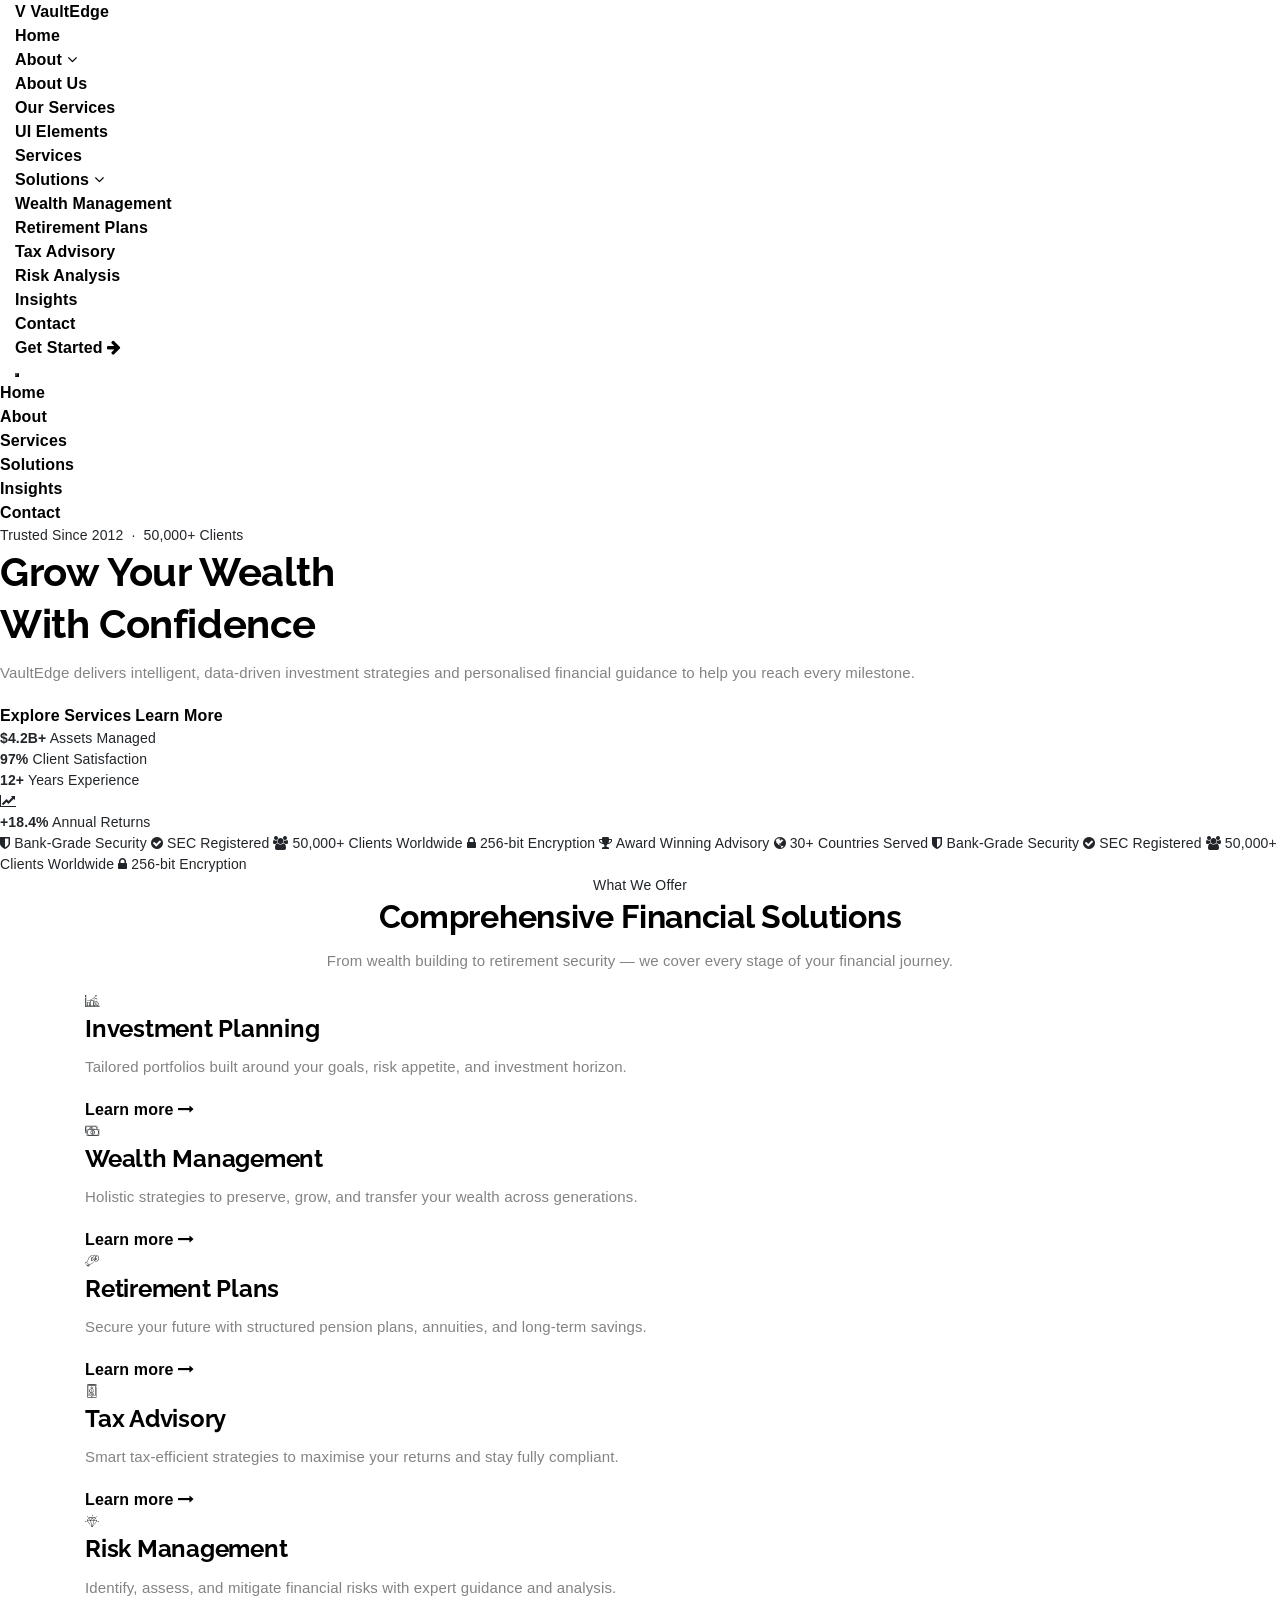
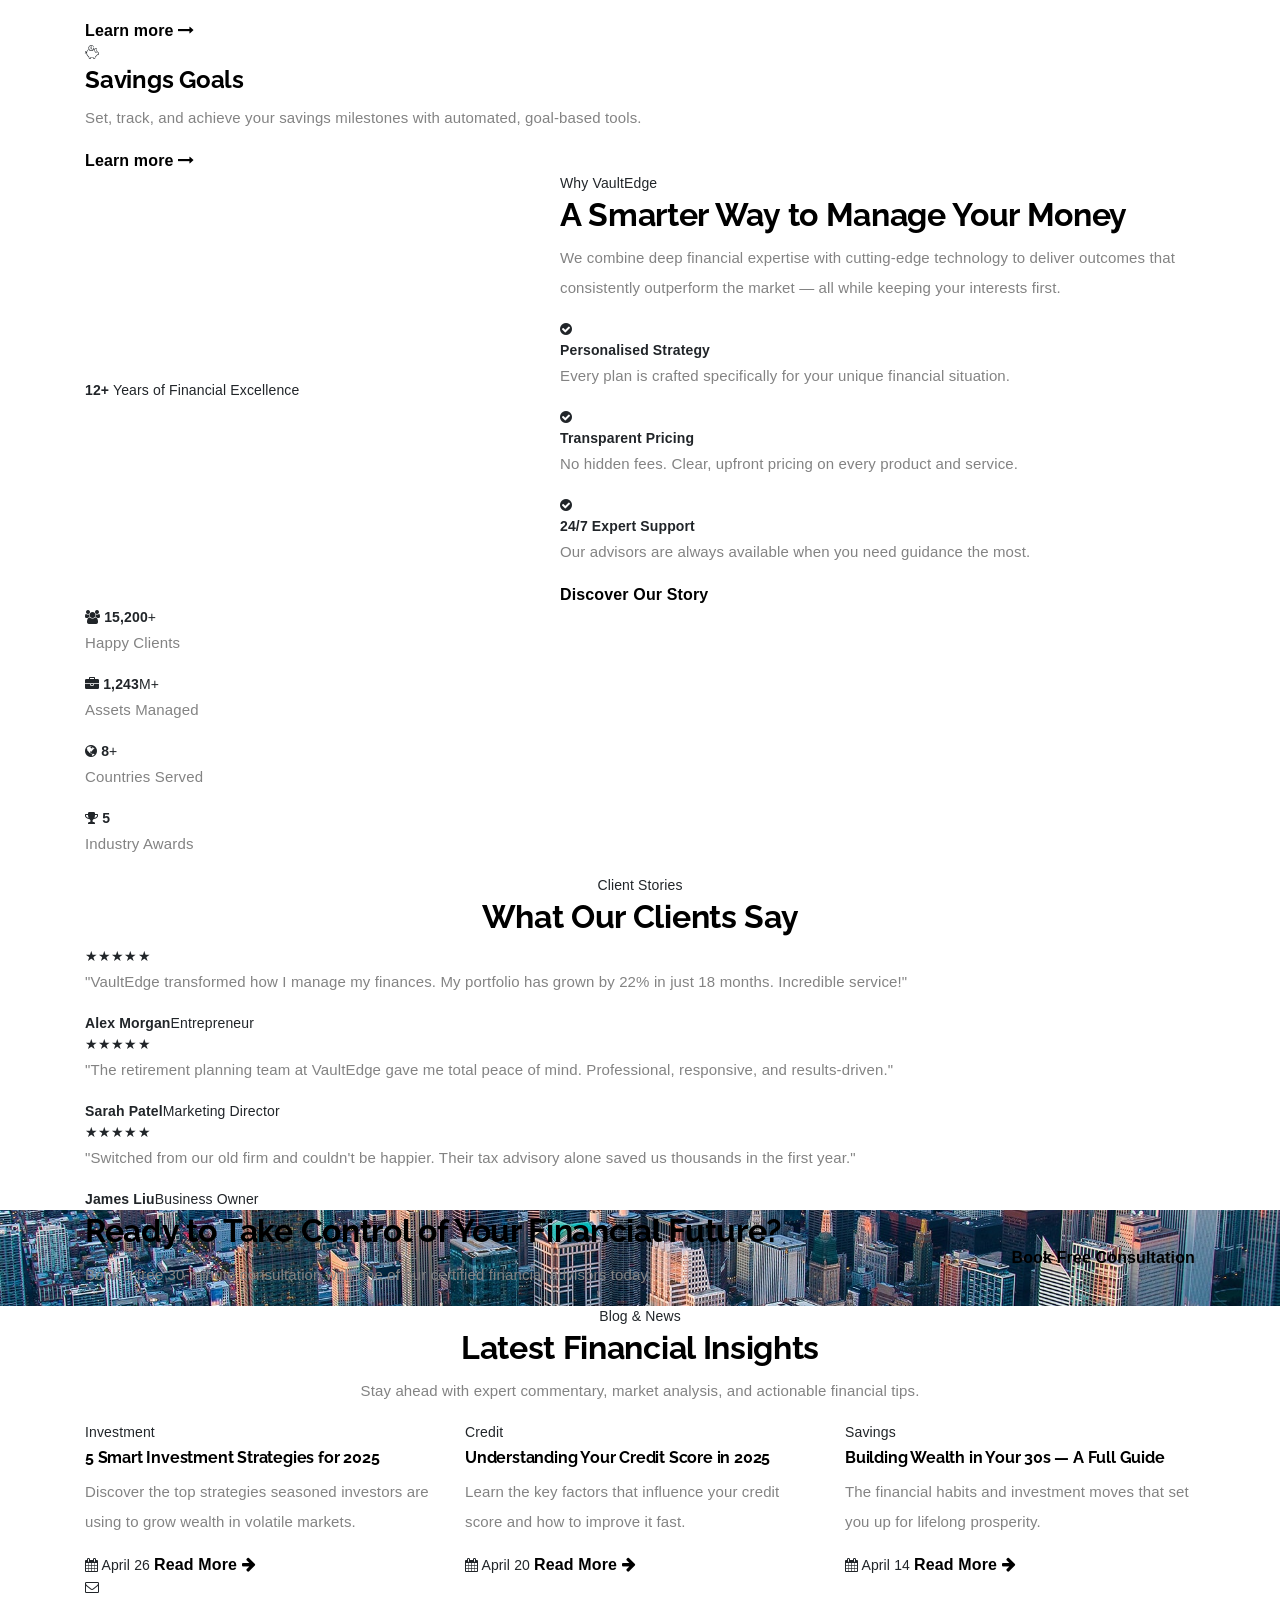
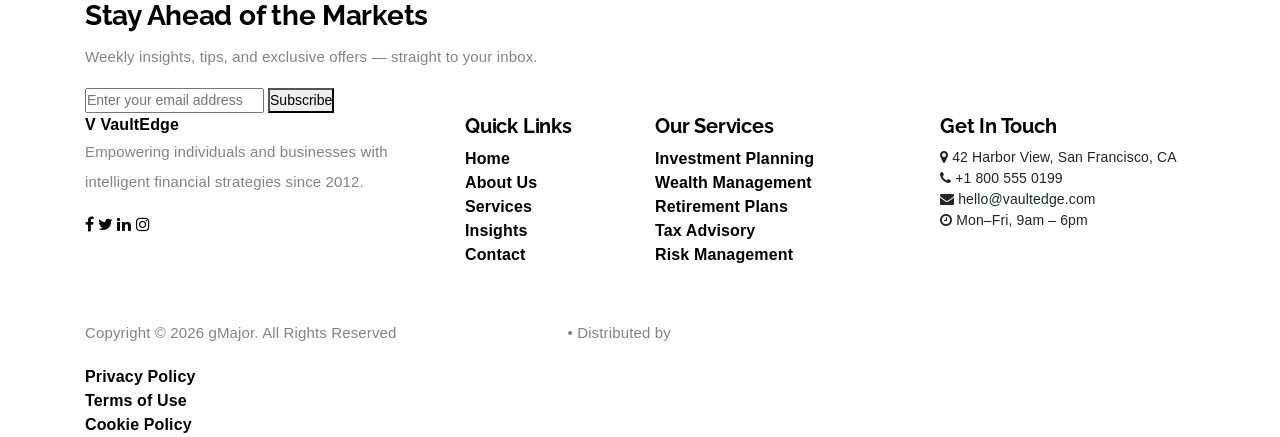
==== index.html @ 37fb8986 "initial release" ====
<!DOCTYPE html>
<html lang="en">

<head>
    <meta charset="UTF-8">
    <meta name="description" content="VaultEdge - Premium financial planning and investment management HTML template">
    <meta http-equiv="X-UA-Compatible" content="IE=edge">
    <meta name="viewport" content="width=device-width, initial-scale=1, shrink-to-fit=no">

    <title>VaultEdge - Financial Planning &amp; Investment HTML Template</title>

    <link rel="icon" href="img/core-img/favicon.ico">
    <link rel="stylesheet" href="style.css">
    <link rel="stylesheet" href="css/custom-override.css">
</head>

<body>
    <!-- Preloader -->
    <div class="preloader d-flex align-items-center justify-content-center">
        <div class="lds-ellipsis"><div></div><div></div><div></div><div></div></div>
    </div>

    <!-- ===== NAVBAR (single dark bar, logo left, nav center, CTA right) ===== -->
    <header class="ve-header" id="ve-sticky">
        <div class="container-fluid ve-nav-wrap">
            <!-- Logo -->
            <div class="ve-logo">
                <a href="index.html">
                    <span class="ve-logo-icon">V</span>
                    <span class="ve-logo-text">Vault<strong>Edge</strong></span>
                </a>
            </div>

            <!-- Nav Links -->
            <nav class="ve-nav">
                <ul>
                    <li><a href="index.html" class="active">Home</a></li>
                    <li class="has-drop">
                        <a href="about.html">About <i class="fa fa-angle-down"></i></a>
                        <ul class="ve-dropdown">
                            <li><a href="about.html">About Us</a></li>
                            <li><a href="services.html">Our Services</a></li>
                            <li><a href="elements.html">UI Elements</a></li>
                        </ul>
                    </li>
                    <li><a href="services.html">Services</a></li>
                    <li class="has-drop">
                        <a href="#">Solutions <i class="fa fa-angle-down"></i></a>
                        <ul class="ve-dropdown">
                            <li><a href="#">Wealth Management</a></li>
                            <li><a href="#">Retirement Plans</a></li>
                            <li><a href="#">Tax Advisory</a></li>
                            <li><a href="#">Risk Analysis</a></li>
                        </ul>
                    </li>
                    <li><a href="post.html">Insights</a></li>
                    <li><a href="contact.html">Contact</a></li>
                </ul>
            </nav>

            <!-- CTA -->
            <div class="ve-nav-cta">
                <a href="contact.html" class="ve-cta-btn">Get Started <i class="fa fa-arrow-right"></i></a>
            </div>

            <!-- Mobile Toggle -->
            <button class="ve-toggler" id="ve-toggle">
                <span></span><span></span><span></span>
            </button>
        </div>

        <!-- Mobile Menu -->
        <div class="ve-mobile-menu" id="ve-mobile-menu">
            <ul>
                <li><a href="index.html">Home</a></li>
                <li><a href="about.html">About</a></li>
                <li><a href="services.html">Services</a></li>
                <li><a href="#">Solutions</a></li>
                <li><a href="post.html">Insights</a></li>
                <li><a href="contact.html">Contact</a></li>
            </ul>
        </div>
    </header>

    <!-- ===== HERO: Split layout — left text, right image panel ===== -->
    <section class="ve-hero">
        <!-- Left Panel -->
        <div class="ve-hero-left">
            <span class="ve-hero-badge">Trusted Since 2012 &nbsp;·&nbsp; 50,000+ Clients</span>
            <h1>Grow Your <span class="ve-highlight">Wealth</span><br>With Confidence</h1>
            <p>VaultEdge delivers intelligent, data-driven investment strategies and personalised financial guidance to help you reach every milestone.</p>
            <div class="ve-hero-btns">
                <a href="services.html" class="ve-btn-primary">Explore Services</a>
                <a href="about.html" class="ve-btn-ghost">Learn More</a>
            </div>
            <!-- Quick Stats Row -->
            <div class="ve-hero-stats">
                <div class="ve-stat">
                    <strong>$4.2B+</strong>
                    <span>Assets Managed</span>
                </div>
                <div class="ve-stat-divider"></div>
                <div class="ve-stat">
                    <strong>97%</strong>
                    <span>Client Satisfaction</span>
                </div>
                <div class="ve-stat-divider"></div>
                <div class="ve-stat">
                    <strong>12+</strong>
                    <span>Years Experience</span>
                </div>
            </div>
        </div>
        <!-- Right Panel: overlapping image cards -->
        <div class="ve-hero-right">
            <div class="ve-hero-img-main bg-img" style="background-image:url(img/bg-img/1.jpg);"></div>
            <div class="ve-hero-img-accent bg-img" style="background-image:url(img/bg-img/3.jpg);"></div>
            <!-- Floating card -->
            <div class="ve-float-card">
                <i class="fa fa-line-chart"></i>
                <div>
                    <strong>+18.4%</strong>
                    <span>Annual Returns</span>
                </div>
            </div>
        </div>
    </section>

    <!-- ===== MARQUEE TRUST BAR ===== -->
    <div class="ve-trust-bar">
        <div class="ve-trust-inner">
            <span><i class="fa fa-shield"></i> Bank-Grade Security</span>
            <span><i class="fa fa-check-circle"></i> SEC Registered</span>
            <span><i class="fa fa-users"></i> 50,000+ Clients Worldwide</span>
            <span><i class="fa fa-lock"></i> 256-bit Encryption</span>
            <span><i class="fa fa-trophy"></i> Award Winning Advisory</span>
            <span><i class="fa fa-globe"></i> 30+ Countries Served</span>
            <span><i class="fa fa-shield"></i> Bank-Grade Security</span>
            <span><i class="fa fa-check-circle"></i> SEC Registered</span>
            <span><i class="fa fa-users"></i> 50,000+ Clients Worldwide</span>
            <span><i class="fa fa-lock"></i> 256-bit Encryption</span>
        </div>
    </div>

    <!-- ===== SERVICES GRID (new card layout) ===== -->
    <section class="ve-section ve-services-section">
        <div class="container">
            <div class="ve-section-header text-center">
                <span class="ve-section-tag">What We Offer</span>
                <h2>Comprehensive Financial <span>Solutions</span></h2>
                <p>From wealth building to retirement security — we cover every stage of your financial journey.</p>
            </div>
            <div class="ve-services-grid">
                <div class="ve-service-card wow fadeInUp" data-wow-delay="100ms">
                    <div class="ve-service-icon"><i class="icon-profits"></i></div>
                    <h4>Investment Planning</h4>
                    <p>Tailored portfolios built around your goals, risk appetite, and investment horizon.</p>
                    <a href="services.html" class="ve-card-link">Learn more <i class="fa fa-long-arrow-right"></i></a>
                </div>
                <div class="ve-service-card wow fadeInUp" data-wow-delay="200ms">
                    <div class="ve-service-icon"><i class="icon-money-1"></i></div>
                    <h4>Wealth Management</h4>
                    <p>Holistic strategies to preserve, grow, and transfer your wealth across generations.</p>
                    <a href="services.html" class="ve-card-link">Learn more <i class="fa fa-long-arrow-right"></i></a>
                </div>
                <div class="ve-service-card wow fadeInUp" data-wow-delay="300ms">
                    <div class="ve-service-icon"><i class="icon-coin"></i></div>
                    <h4>Retirement Plans</h4>
                    <p>Secure your future with structured pension plans, annuities, and long-term savings.</p>
                    <a href="services.html" class="ve-card-link">Learn more <i class="fa fa-long-arrow-right"></i></a>
                </div>
                <div class="ve-service-card wow fadeInUp" data-wow-delay="400ms">
                    <div class="ve-service-icon"><i class="icon-smartphone-1"></i></div>
                    <h4>Tax Advisory</h4>
                    <p>Smart tax-efficient strategies to maximise your returns and stay fully compliant.</p>
                    <a href="services.html" class="ve-card-link">Learn more <i class="fa fa-long-arrow-right"></i></a>
                </div>
                <div class="ve-service-card wow fadeInUp" data-wow-delay="500ms">
                    <div class="ve-service-icon"><i class="icon-diamond"></i></div>
                    <h4>Risk Management</h4>
                    <p>Identify, assess, and mitigate financial risks with expert guidance and analysis.</p>
                    <a href="services.html" class="ve-card-link">Learn more <i class="fa fa-long-arrow-right"></i></a>
                </div>
                <div class="ve-service-card wow fadeInUp" data-wow-delay="600ms">
                    <div class="ve-service-icon"><i class="icon-piggy-bank"></i></div>
                    <h4>Savings Goals</h4>
                    <p>Set, track, and achieve your savings milestones with automated, goal-based tools.</p>
                    <a href="services.html" class="ve-card-link">Learn more <i class="fa fa-long-arrow-right"></i></a>
                </div>
            </div>
        </div>
    </section>

    <!-- ===== WHY US (two-column: image left, content right) ===== -->
    <section class="ve-section ve-whyus-section">
        <div class="container">
            <div class="row align-items-center">
                <!-- Image Side -->
                <div class="col-12 col-lg-5">
                    <div class="ve-whyus-img-wrap wow fadeInLeft" data-wow-delay="100ms">
                        <div class="ve-whyus-img-main bg-img" style="background-image:url(img/bg-img/5.jpg);"></div>
                        <div class="ve-whyus-badge">
                            <strong>12+</strong>
                            <span>Years of Financial Excellence</span>
                        </div>
                    </div>
                </div>
                <!-- Content Side -->
                <div class="col-12 col-lg-7 wow fadeInRight" data-wow-delay="200ms">
                    <div class="ve-whyus-content">
                        <span class="ve-section-tag">Why VaultEdge</span>
                        <h2>A Smarter Way to Manage <span>Your Money</span></h2>
                        <p>We combine deep financial expertise with cutting-edge technology to deliver outcomes that consistently outperform the market — all while keeping your interests first.</p>
                        <div class="ve-checklist">
                            <div class="ve-check-item">
                                <i class="fa fa-check-circle"></i>
                                <div><strong>Personalised Strategy</strong><p>Every plan is crafted specifically for your unique financial situation.</p></div>
                            </div>
                            <div class="ve-check-item">
                                <i class="fa fa-check-circle"></i>
                                <div><strong>Transparent Pricing</strong><p>No hidden fees. Clear, upfront pricing on every product and service.</p></div>
                            </div>
                            <div class="ve-check-item">
                                <i class="fa fa-check-circle"></i>
                                <div><strong>24/7 Expert Support</strong><p>Our advisors are always available when you need guidance the most.</p></div>
                            </div>
                        </div>
                        <a href="about.html" class="ve-btn-primary mt-30">Discover Our Story</a>
                    </div>
                </div>
            </div>
        </div>
    </section>

    <!-- ===== COUNTERS ===== -->
    <section class="ve-counter-section">
        <div class="container">
            <div class="ve-counter-grid">
                <div class="ve-counter-item wow fadeInUp" data-wow-delay="100ms">
                    <i class="fa fa-users"></i>
                    <strong class="counter" data-count="50000">0</strong><span>+</span>
                    <p>Happy Clients</p>
                </div>
                <div class="ve-counter-item wow fadeInUp" data-wow-delay="200ms">
                    <i class="fa fa-briefcase"></i>
                    <strong class="counter" data-count="4200">0</strong><span>M+</span>
                    <p>Assets Managed</p>
                </div>
                <div class="ve-counter-item wow fadeInUp" data-wow-delay="300ms">
                    <i class="fa fa-globe"></i>
                    <strong class="counter" data-count="30">0</strong><span>+</span>
                    <p>Countries Served</p>
                </div>
                <div class="ve-counter-item wow fadeInUp" data-wow-delay="400ms">
                    <i class="fa fa-trophy"></i>
                    <strong class="counter" data-count="18">0</strong><span></span>
                    <p>Industry Awards</p>
                </div>
            </div>
        </div>
    </section>

    <!-- ===== TESTIMONIALS ===== -->
    <section class="ve-section ve-testimonials-section">
        <div class="container">
            <div class="ve-section-header text-center">
                <span class="ve-section-tag">Client Stories</span>
                <h2>What Our Clients <span>Say</span></h2>
            </div>
            <div class="ve-testi-grid">
                <div class="ve-testi-card wow fadeInUp" data-wow-delay="100ms">
                    <div class="ve-testi-stars">&#9733;&#9733;&#9733;&#9733;&#9733;</div>
                    <p>"VaultEdge transformed how I manage my finances. My portfolio has grown by 22% in just 18 months. Incredible service!"</p>
                    <div class="ve-testi-author">
                        <div class="ve-testi-avatar bg-img" style="background-image:url(img/bg-img/32.jpg);"></div>
                        <div><strong>Alex Morgan</strong><span>Entrepreneur</span></div>
                    </div>
                </div>
                <div class="ve-testi-card wow fadeInUp" data-wow-delay="250ms">
                    <div class="ve-testi-stars">&#9733;&#9733;&#9733;&#9733;&#9733;</div>
                    <p>"The retirement planning team at VaultEdge gave me total peace of mind. Professional, responsive, and results-driven."</p>
                    <div class="ve-testi-author">
                        <div class="ve-testi-avatar bg-img" style="background-image:url(img/bg-img/33.jpg);"></div>
                        <div><strong>Sarah Patel</strong><span>Marketing Director</span></div>
                    </div>
                </div>
                <div class="ve-testi-card wow fadeInUp" data-wow-delay="400ms">
                    <div class="ve-testi-stars">&#9733;&#9733;&#9733;&#9733;&#9733;</div>
                    <p>"Switched from our old firm and couldn't be happier. Their tax advisory alone saved us thousands in the first year."</p>
                    <div class="ve-testi-author">
                        <div class="ve-testi-avatar bg-img" style="background-image:url(img/bg-img/14.jpg);"></div>
                        <div><strong>James Liu</strong><span>Business Owner</span></div>
                    </div>
                </div>
            </div>
        </div>
    </section>

    <!-- ===== CTA BANNER ===== -->
    <section class="ve-cta-banner bg-img" style="background-image:url(img/bg-img/6.jpg);">
        <div class="ve-cta-overlay"></div>
        <div class="container ve-cta-content">
            <div class="row align-items-center">
                <div class="col-12 col-lg-8">
                    <h2>Ready to Take Control of Your <span>Financial Future?</span></h2>
                    <p>Book a free 30-minute consultation with one of our certified financial advisors today.</p>
                </div>
                <div class="col-12 col-lg-4 text-lg-right">
                    <a href="contact.html" class="ve-btn-white">Book Free Consultation</a>
                </div>
            </div>
        </div>
    </section>

    <!-- ===== LATEST INSIGHTS ===== -->
    <section class="ve-section ve-insights-section">
        <div class="container">
            <div class="ve-section-header text-center">
                <span class="ve-section-tag">Blog &amp; News</span>
                <h2>Latest Financial <span>Insights</span></h2>
                <p>Stay ahead with expert commentary, market analysis, and actionable financial tips.</p>
            </div>
            <div class="row">
                <div class="col-12 col-md-4 wow fadeInUp" data-wow-delay="100ms">
                    <div class="ve-insight-card">
                        <div class="ve-insight-img bg-img" style="background-image:url(img/bg-img/10.jpg);"></div>
                        <div class="ve-insight-body">
                            <span class="ve-insight-cat">Investment</span>
                            <h5><a href="single-post.html">5 Smart Investment Strategies for 2025</a></h5>
                            <p>Discover the top strategies seasoned investors are using to grow wealth in volatile markets.</p>
                            <div class="ve-insight-meta">
                                <span><i class="fa fa-calendar"></i> April 26</span>
                                <a href="single-post.html">Read More <i class="fa fa-arrow-right"></i></a>
                            </div>
                        </div>
                    </div>
                </div>
                <div class="col-12 col-md-4 wow fadeInUp" data-wow-delay="250ms">
                    <div class="ve-insight-card">
                        <div class="ve-insight-img bg-img" style="background-image:url(img/bg-img/11.jpg);"></div>
                        <div class="ve-insight-body">
                            <span class="ve-insight-cat">Credit</span>
                            <h5><a href="single-post.html">Understanding Your Credit Score in 2025</a></h5>
                            <p>Learn the key factors that influence your credit score and how to improve it fast.</p>
                            <div class="ve-insight-meta">
                                <span><i class="fa fa-calendar"></i> April 20</span>
                                <a href="single-post.html">Read More <i class="fa fa-arrow-right"></i></a>
                            </div>
                        </div>
                    </div>
                </div>
                <div class="col-12 col-md-4 wow fadeInUp" data-wow-delay="400ms">
                    <div class="ve-insight-card">
                        <div class="ve-insight-img bg-img" style="background-image:url(img/bg-img/12.jpg);"></div>
                        <div class="ve-insight-body">
                            <span class="ve-insight-cat">Savings</span>
                            <h5><a href="single-post.html">Building Wealth in Your 30s — A Full Guide</a></h5>
                            <p>The financial habits and investment moves that set you up for lifelong prosperity.</p>
                            <div class="ve-insight-meta">
                                <span><i class="fa fa-calendar"></i> April 14</span>
                                <a href="single-post.html">Read More <i class="fa fa-arrow-right"></i></a>
                            </div>
                        </div>
                    </div>
                </div>
            </div>
        </div>
    </section>

    <!-- ===== NEWSLETTER ===== -->
    <section class="ve-newsletter-section">
        <div class="container">
            <div class="ve-newsletter-wrap">
                <div class="ve-nl-left">
                    <i class="fa fa-envelope-o"></i>
                    <div>
                        <h3>Stay Ahead of the Markets</h3>
                        <p>Weekly insights, tips, and exclusive offers — straight to your inbox.</p>
                    </div>
                </div>
                <div class="ve-nl-right">
                    <form class="ve-nl-form" action="#" method="post">
                        <input type="email" placeholder="Enter your email address" required>
                        <button type="submit">Subscribe</button>
                    </form>
                </div>
            </div>
        </div>
    </section>

    <!-- ===== FOOTER (dark, 4-column) ===== -->
    <footer class="ve-footer">
        <div class="container">
            <div class="row">
                <!-- Col 1: Brand -->
                <div class="col-12 col-sm-6 col-lg-4 mb-50">
                    <div class="ve-footer-brand">
                        <a href="index.html" class="ve-footer-logo">
                            <span class="ve-logo-icon">V</span>
                            <span class="ve-logo-text">Vault<strong>Edge</strong></span>
                        </a>
                        <p>Empowering individuals and businesses with intelligent financial strategies since 2012.</p>
                        <div class="ve-social">
                            <a href="#"><i class="fa fa-facebook"></i></a>
                            <a href="#"><i class="fa fa-twitter"></i></a>
                            <a href="#"><i class="fa fa-linkedin"></i></a>
                            <a href="#"><i class="fa fa-instagram"></i></a>
                        </div>
                    </div>
                </div>
                <!-- Col 2: Quick Links -->
                <div class="col-12 col-sm-6 col-lg-2 mb-50">
                    <h5 class="ve-footer-title">Quick Links</h5>
                    <ul class="ve-footer-links">
                        <li><a href="index.html">Home</a></li>
                        <li><a href="about.html">About Us</a></li>
                        <li><a href="services.html">Services</a></li>
                        <li><a href="post.html">Insights</a></li>
                        <li><a href="contact.html">Contact</a></li>
                    </ul>
                </div>
                <!-- Col 3: Services -->
                <div class="col-12 col-sm-6 col-lg-3 mb-50">
                    <h5 class="ve-footer-title">Our Services</h5>
                    <ul class="ve-footer-links">
                        <li><a href="#">Investment Planning</a></li>
                        <li><a href="#">Wealth Management</a></li>
                        <li><a href="#">Retirement Plans</a></li>
                        <li><a href="#">Tax Advisory</a></li>
                        <li><a href="#">Risk Management</a></li>
                    </ul>
                </div>
                <!-- Col 4: Contact -->
                <div class="col-12 col-sm-6 col-lg-3 mb-50">
                    <h5 class="ve-footer-title">Get In Touch</h5>
                    <ul class="ve-footer-contact">
                        <li><i class="fa fa-map-marker"></i> 42 Harbor View, San Francisco, CA</li>
                        <li><i class="fa fa-phone"></i> +1 800 555 0199</li>
                        <li><i class="fa fa-envelope"></i> hello@vaultedge.com</li>
                        <li><i class="fa fa-clock-o"></i> Mon–Fri, 9am – 6pm</li>
                    </ul>
                </div>
            </div>
        </div>

        <!-- Footer Bottom Bar -->
        <div class="ve-footer-bottom">
            <div class="container">
                <div class="ve-footer-bottom-inner">
                    <p>Copyright &copy; <script>document.write(new Date().getFullYear());</script> gMajor. All Rights Reserved <a href="https://github.com/Rabina-Vishwakarma/" class="text-white" target="_blank">Rabina Vishwakarma</a> • Distributed by <a href="https://themewagon.com" class="text-white" target="_blank">ThemeWagon</a></p>
                    <ul>
                        <li><a href="#">Privacy Policy</a></li>
                        <li><a href="#">Terms of Use</a></li>
                        <li><a href="#">Cookie Policy</a></li>
                    </ul>
                </div>
            </div>
        </div>
    </footer>

    <!-- Scripts -->
    <script src="js/jquery/jquery-2.2.4.min.js"></script>
    <script src="js/bootstrap/popper.min.js"></script>
    <script src="js/bootstrap/bootstrap.min.js"></script>
    <script src="js/plugins/plugins.js"></script>
    <script src="js/active.js"></script>
    <script src="js/vaultedge.js"></script>
</body>
</html>
---- style.css ----
/* [Core Stylesheet - 1.0] */
/* :: 1.0 Import Fonts */
@import url("https://fonts.googleapis.com/css2?family=Raleway:wght@300;400;500;600;700&family=Source+Sans+3:wght@300;400;600;700&display=swap");
/* :: 2.0 Import All CSS */
@import url(css/bootstrap.min.css);
@import url(css/classy-nav.css);
@import url(css/owl.carousel.min.css);
@import url(css/animate.css);
@import url(css/font-awesome.min.css);
@import url(css/credit-icon.css);
/* :: 3.0 Base CSS */
* {
  margin: 0;
  padding: 0; }

body {
  font-family: "Source Sans 3", sans-serif;
  font-size: 14px; }

h1,
h2,
h3,
h4,
h5,
h6 {
  font-family: "Raleway", sans-serif;
  color: #000000;
  line-height: 1.3;
  font-weight: 700; }

p {
  color: #838383;
  font-size: 15px;
  line-height: 2;
  font-weight: 400; }

a,
a:hover,
a:focus {
  -webkit-transition-duration: 500ms;
  transition-duration: 500ms;
  text-decoration: none;
  outline: 0 solid transparent;
  color: #000000;
  font-weight: 700;
  font-size: 16px; }

ul,
ol {
  margin: 0; }
  ul li,
  ol li {
    list-style: none; }

img {
  height: auto;
  max-width: 100%; }

/* :: 3.1.0 Spacing */
.mt-15 {
  margin-top: 15px !important; }

.mt-30 {
  margin-top: 30px !important; }

.mt-50 {
  margin-top: 50px !important; }

.mt-70 {
  margin-top: 70px !important; }

.mt-100 {
  margin-top: 100px !important; }

.mb-15 {
  margin-bottom: 15px !important; }

.mb-30 {
  margin-bottom: 30px !important; }

.mb-50 {
  margin-bottom: 50px !important; }

.mb-70 {
  margin-bottom: 70px !important; }

.mb-100 {
  margin-bottom: 100px !important; }

.ml-15 {
  margin-left: 15px !important; }

.ml-30 {
  margin-left: 30px !important; }

.ml-50 {
  margin-left: 50px !important; }

.mr-15 {
  margin-right: 15px !important; }

.mr-30 {
  margin-right: 30px !important; }

.mr-50 {
  margin-right: 50px !important; }

/* :: 3.2.0 Height */
.height-400 {
  height: 400px !important; }

.height-500 {
  height: 500px !important; }

.height-600 {
  height: 600px !important; }

.height-700 {
  height: 700px !important; }

.height-800 {
  height: 800px !important; }

/* :: 3.3.0 Section Padding */
.section-padding-100 {
  padding-top: 100px;
  padding-bottom: 100px; }

.section-padding-100-0 {
  padding-top: 100px;
  padding-bottom: 0; }

.section-padding-0-100 {
  padding-top: 0;
  padding-bottom: 100px; }

.section-padding-100-70 {
  padding-top: 100px;
  padding-bottom: 70px; }

/* :: 3.4.0 Preloader */
.preloader {
  background-color: #1b3a6b;
  width: 100%;
  height: 100%;
  position: fixed;
  top: 0;
  left: 0;
  right: 0;
  z-index: 99999; }
  .preloader .lds-ellipsis {
    display: inline-block;
    position: relative;
    width: 64px;
    height: 64px; }
    .preloader .lds-ellipsis div {
      position: absolute;
      top: 27px;
      width: 11px;
      height: 11px;
      border-radius: 50%;
      background: #0e9c7f;
      animation-timing-function: cubic-bezier(0, 1, 1, 0); }
      .preloader .lds-ellipsis div:nth-child(1) {
        left: 6px;
        -webkit-animation: lds-ellipsis1 0.6s infinite;
        animation: lds-ellipsis1 0.6s infinite; }
      .preloader .lds-ellipsis div:nth-child(2) {
        left: 6px;
        -webkit-animation: lds-ellipsis2 0.6s infinite;
        animation: lds-ellipsis2 0.6s infinite; }
      .preloader .lds-ellipsis div:nth-child(3) {
        left: 26px;
        -webkit-animation: lds-ellipsis2 0.6s infinite;
        animation: lds-ellipsis2 0.6s infinite; }
      .preloader .lds-ellipsis div:nth-child(4) {
        left: 45px;
        -webkit-animation: lds-ellipsis3 0.6s infinite;
        animation: lds-ellipsis3 0.6s infinite; }

@-webkit-keyframes lds-ellipsis1 {
  0% {
    -webkit-transform: scale(0);
    transform: scale(0); }
  100% {
    -webkit-transform: scale(1);
    transform: scale(1); } }
@keyframes lds-ellipsis1 {
  0% {
    -webkit-transform: scale(0);
    transform: scale(0); }
  100% {
    -webkit-transform: scale(1);
    transform: scale(1); } }
@-webkit-keyframes lds-ellipsis3 {
  0% {
    -webkit-transform: scale(1);
    transform: scale(1); }
  100% {
    -webkit-transform: scale(0);
    transform: scale(0); } }
@keyframes lds-ellipsis3 {
  0% {
    -webkit-transform: scale(1);
    transform: scale(1); }
  100% {
    -webkit-transform: scale(0);
    transform: scale(0); } }
@-webkit-keyframes lds-ellipsis2 {
  0% {
    -webkit-transform: translate(0, 0);
    transform: translate(0, 0); }
  100% {
    -webkit-transform: translate(19px, 0);
    transform: translate(19px, 0); } }
@keyframes lds-ellipsis2 {
  0% {
    -webkit-transform: translate(0, 0);
    transform: translate(0, 0); }
  100% {
    -webkit-transform: translate(19px, 0);
    transform: translate(19px, 0); } }
/* :: 3.5.0 Miscellaneous */
.jarallax {
  position: relative;
  z-index: 0; }

.jarallax > .jarallax-img {
  position: absolute;
  object-fit: cover;
  font-family: 'object-fit: cover;';
  top: 0;
  left: 0;
  width: 100%;
  height: 100%;
  z-index: -1; }

.section-heading {
  position: relative;
  z-index: 1;
  margin-bottom: 30px; }
  .section-heading .line {
    width: 25px;
    height: 5px;
    border-radius: 3px;
    background-color: #0e9c7f;
    margin-bottom: 20px; }
  .section-heading p {
    font-size: 12px;
    margin-bottom: 0;
    letter-spacing: 2px;
    color: #a5a5a5;
    text-transform: uppercase; }
  .section-heading h2 {
    font-size: 36px;
    color: #212121;
    font-weight: 700;
    margin-bottom: 0; }
    @media only screen and (min-width: 992px) and (max-width: 1199px) {
      .section-heading h2 {
        font-size: 28px; } }
    @media only screen and (min-width: 768px) and (max-width: 991px) {
      .section-heading h2 {
        font-size: 24px; } }
    @media only screen and (max-width: 767px) {
      .section-heading h2 {
        font-size: 24px; } }
  .section-heading.white .line {
    background-color: #ffffff; }
  .section-heading.white p,
  .section-heading.white h2 {
    color: #ffffff; }
  .section-heading.text-center .line {
    margin-left: auto;
    margin-right: auto; }

.box-shadow {
  position: relative;
  z-index: 1; }
  .box-shadow:hover {
    box-shadow: 0 0 24px rgba(0, 0, 0, 0.2); }

.tooltip-inner {
  background-color: #0e9c7f;
  box-shadow: 0 0 24px rgba(0, 0, 0, 0.2); }

.tooltip .arrow::before {
  border-bottom-color: #0e9c7f; }

.bg-img {
  background-position: center center;
  background-size: cover;
  background-repeat: no-repeat; }

.bg-white {
  background-color: #ffffff !important; }

.bg-dark {
  background-color: #000000 !important; }

.bg-transparent {
  background-color: transparent !important; }

.bg-gray {
  background-color: #f5f7fa; }

.font-bold {
  font-weight: 700; }

.font-light {
  font-weight: 300; }

.bg-overlay {
  position: relative;
  z-index: 2;
  background-position: center center;
  background-size: cover; }
  .bg-overlay::after {
    background-color: rgba(0, 0, 0, 0.61);
    position: absolute;
    z-index: -1;
    top: 0;
    left: 0;
    width: 100%;
    height: 100%;
    content: ""; }

.bg-fixed {
  background-attachment: fixed !important; }

/* :: 3.6.0 ScrollUp */
#scrollUp {
  background-color: #1b3a6b;
  border-radius: 5px 0 0 5px;
  bottom: 70px;
  color: #ffffff;
  font-size: 10px;
  padding: 12px 0;
  height: 60px;
  line-height: 1.5;
  right: 0;
  text-align: center;
  width: 35px;
  -webkit-transition-duration: 500ms;
  transition-duration: 500ms;
  font-weight: 700;
  box-shadow: 0 1px 5px 2px rgba(0, 0, 0, 0.15);
  text-transform: uppercase; }
  #scrollUp i {
    font-size: 18px;
    display: block; }
  #scrollUp:hover {
    background-color: #0e9c7f;
    color: #ffffff; }

/* :: 3.7.0 Credit Button */
.credit-btn {
  -webkit-transition-duration: 500ms;
  transition-duration: 500ms;
  background-color: #0e9c7f;
  position: relative;
  z-index: 1;
  display: inline-block;
  min-width: 175px;
  height: 48px;
  color: #ffffff;
  border-radius: 5px;
  padding: 0 30px;
  font-size: 14px;
  line-height: 48px;
  font-weight: 700;
  text-transform: uppercase; }
  .credit-btn:hover, .credit-btn:focus {
    font-size: 14px;
    font-weight: 700;
    background-color: #1b3a6b;
    color: #ffffff; }
  .credit-btn.btn-2 {
    background-color: #1b3a6b;
    color: #ffffff; }
    .credit-btn.btn-2:hover, .credit-btn.btn-2:focus {
      background-color: #0e9c7f;
      color: #ffffff; }
  .credit-btn.btn-3 {
    background-color: transparent;
    color: #1b3a6b;
    border: 2px solid #1b3a6b;
    line-height: 44px; }
    .credit-btn.btn-3:hover, .credit-btn.btn-3:focus {
      border: 2px solid #1b3a6b;
      background-color: #1b3a6b;
      color: #ffffff; }

/* :: 4.0 Header Area CSS */
.header-area {
  position: relative;
  z-index: 1000;
  width: 100%; }
  .header-area .top-header-area {
    position: relative;
    z-index: 1;
    width: 100%;
    height: 80px;
    background-color: #eef1f7; }
    .header-area .top-header-area .top-contact-info {
      position: relative;
      z-index: 1; }
      .header-area .top-header-area .top-contact-info a {
        display: inline-block;
        color: #838383;
        font-size: 14px;
        margin-bottom: 0;
        display: -webkit-box;
        display: -ms-flexbox;
        display: flex;
        -webkit-box-align: center;
        -ms-flex-align: center;
        -ms-grid-row-align: center;
        align-items: center;
        font-weight: 600; }
        .header-area .top-header-area .top-contact-info a img {
          margin-right: 10px; }
        @media only screen and (max-width: 767px) {
          .header-area .top-header-area .top-contact-info a span {
            display: none; } }
        .header-area .top-header-area .top-contact-info a:first-child {
          margin-right: 30px; }
        .header-area .top-header-area .top-contact-info a:hover, .header-area .top-header-area .top-contact-info a:focus {
          color: #1b3a6b; }
        @media only screen and (min-width: 768px) and (max-width: 991px) {
          .header-area .top-header-area .top-contact-info a {
            font-size: 13px; } }
  .header-area .credit-main-menu {
    position: relative;
    width: 100%;
    z-index: 1;
    background-color: #0e9c7f; }
    .header-area .credit-main-menu::after {
      width: 50%;
      height: 100%;
      background-color: #1b3a6b;
      position: absolute;
      top: 0;
      left: 0;
      content: '';
      z-index: 1; }
    .header-area .credit-main-menu .classy-nav-container {
      background-color: transparent; }
    .header-area .credit-main-menu .classy-navbar {
      height: 85px;
      padding: 0;
      background-color: #1b3a6b; }
      @media only screen and (max-width: 767px) {
        .header-area .credit-main-menu .classy-navbar {
          height: 70px; } }
      .header-area .credit-main-menu .classy-navbar .classynav ul li a {
        font-weight: 600;
        text-transform: capitalize;
        font-size: 15px;
        padding: 0 15px;
        color: #ffffff; }
        .header-area .credit-main-menu .classy-navbar .classynav ul li a:hover, .header-area .credit-main-menu .classy-navbar .classynav ul li a:focus {
          color: #0e9c7f; }
        @media only screen and (min-width: 992px) and (max-width: 1199px) {
          .header-area .credit-main-menu .classy-navbar .classynav ul li a {
            font-size: 14px; } }
        @media only screen and (min-width: 768px) and (max-width: 991px) {
          .header-area .credit-main-menu .classy-navbar .classynav ul li a {
            color: #1b3a6b; } }
        @media only screen and (max-width: 767px) {
          .header-area .credit-main-menu .classy-navbar .classynav ul li a {
            color: #1b3a6b; } }
      .header-area .credit-main-menu .classy-navbar .classynav > ul > li:first-child a {
        padding-left: 0; }
        @media only screen and (min-width: 768px) and (max-width: 991px) {
          .header-area .credit-main-menu .classy-navbar .classynav > ul > li:first-child a {
            padding-left: 15px; } }
        @media only screen and (max-width: 767px) {
          .header-area .credit-main-menu .classy-navbar .classynav > ul > li:first-child a {
            padding-left: 15px; } }
      .header-area .credit-main-menu .classy-navbar .classynav ul li.megamenu-item > a::after,
      .header-area .credit-main-menu .classy-navbar .classynav ul li.has-down > a::after {
        color: #ffffff; }
        @media only screen and (min-width: 768px) and (max-width: 991px) {
          .header-area .credit-main-menu .classy-navbar .classynav ul li.megamenu-item > a::after,
          .header-area .credit-main-menu .classy-navbar .classynav ul li.has-down > a::after {
            color: #1b3a6b; } }
        @media only screen and (max-width: 767px) {
          .header-area .credit-main-menu .classy-navbar .classynav ul li.megamenu-item > a::after,
          .header-area .credit-main-menu .classy-navbar .classynav ul li.has-down > a::after {
            color: #1b3a6b; } }
      .header-area .credit-main-menu .classy-navbar .classynav ul li ul li a {
        color: #1b3a6b;
        font-size: 14px; }
      .header-area .credit-main-menu .classy-navbar .contact {
        position: relative;
        z-index: 1;
        padding-left: 50px;
        height: 100%;
        overflow-y: hidden;
        overflow-x: hidden; }
        .header-area .credit-main-menu .classy-navbar .contact::before {
          width: 100%;
          height: 200%;
          content: '';
          position: absolute;
          top: 42%;
          left: 0;
          z-index: -1;
          background-color: #0e9c7f;
          -webkit-transform: rotate(30deg);
          transform: rotate(30deg); }
        .header-area .credit-main-menu .classy-navbar .contact::after {
          width: 1000%;
          height: 100%;
          content: '';
          position: absolute;
          top: 0;
          left: 62px;
          z-index: -1;
          background-color: #0e9c7f; }
        .header-area .credit-main-menu .classy-navbar .contact a {
          display: inline-block;
          font-size: 24px;
          color: #1b3a6b;
          font-weight: 700;
          line-height: 85px; }
          .header-area .credit-main-menu .classy-navbar .contact a:hover {
            color: #ffffff; }
          @media only screen and (min-width: 992px) and (max-width: 1199px) {
            .header-area .credit-main-menu .classy-navbar .contact a {
              font-size: 20px; } }
          @media only screen and (min-width: 768px) and (max-width: 991px) {
            .header-area .credit-main-menu .classy-navbar .contact a {
              font-size: 18px; } }
          @media only screen and (max-width: 767px) {
            .header-area .credit-main-menu .classy-navbar .contact a {
              font-size: 14px;
              line-height: 70px; } }
  .header-area .is-sticky .credit-main-menu {
    box-shadow: 0 7px 40px 0 rgba(0, 0, 0, 0.3); }

/* :: 5.0 Hero Area CSS */
.hero-area {
  position: relative;
  z-index: 1; }
  .hero-area .owl-dots {
    display: -webkit-box;
    display: -ms-flexbox;
    display: flex;
    -webkit-box-pack: center;
    -ms-flex-pack: center;
    justify-content: center;
    position: absolute;
    width: 100%;
    z-index: 100;
    bottom: 30px;
    left: 0;
    right: 0; }
    .hero-area .owl-dots .owl-dot {
      width: 8px;
      height: 8px;
      background-color: #d2d2d2;
      border-radius: 50%;
      margin: 0 6px; }
      .hero-area .owl-dots .owl-dot.active {
        background-color: #0e9c7f; }
  .hero-area .owl-prev,
  .hero-area .owl-next {
    position: absolute;
    width: 46px;
    height: 46px;
    border-radius: 50%;
    top: 50%;
    margin-top: -23px;
    font-size: 18px;
    color: #ffffff;
    background-color: #1b3a6b;
    left: 20px;
    text-align: center;
    -webkit-transition-duration: 500ms;
    transition-duration: 500ms;
    line-height: 46px;
    opacity: 0;
    visibility: hidden; }
    @media only screen and (max-width: 767px) {
      .hero-area .owl-prev,
      .hero-area .owl-next {
        left: 10px; } }
    .hero-area .owl-prev:hover,
    .hero-area .owl-next:hover {
      background-color: #0e9c7f;
      color: #ffffff; }
  .hero-area .owl-next {
    left: auto;
    right: 20px; }
    @media only screen and (max-width: 767px) {
      .hero-area .owl-next {
        right: 10px; } }
  .hero-area:hover .owl-next,
  .hero-area:hover .owl-prev {
    opacity: 1;
    visibility: visible; }

.single-slide {
  position: relative;
  z-index: 99;
  width: 100%;
  height: 760px;
  background-color: #ffffff;
  overflow: hidden; }
  @media only screen and (min-width: 992px) and (max-width: 1199px) {
    .single-slide {
      height: 600px; } }
  @media only screen and (min-width: 768px) and (max-width: 991px) {
    .single-slide {
      height: 600px; } }
  @media only screen and (max-width: 767px) {
    .single-slide {
      height: 600px; } }
  .single-slide .slide-bg-img {
    position: absolute;
    width: 100%;
    height: 100%;
    z-index: -12;
    top: 0;
    left: 0;
    right: 0;
    bottom: 0;
    -webkit-animation: slide-bg linear 10000ms infinite;
    animation: slide-bg linear 10000ms infinite; }
  .single-slide .slide-du-indicator {
    position: absolute;
    z-index: 10;
    width: 0;
    height: 2px;
    background-color: #0e9c7f;
    left: 0;
    bottom: 0;
    -webkit-animation: slide-du-indicator linear 10000ms infinite;
    animation: slide-du-indicator linear 10000ms infinite; }
  .single-slide .welcome-text {
    position: relative;
    z-index: 1; }
    .single-slide .welcome-text h6 {
      font-size: 18px;
      font-weight: 400;
      color: #ffffff;
      margin-bottom: 15px; }
    .single-slide .welcome-text h2 {
      font-size: 70px;
      color: #ffffff;
      font-weight: 600;
      margin-bottom: 10px;
      text-transform: uppercase; }
      .single-slide .welcome-text h2 span {
        color: #0e9c7f; }
      @media only screen and (min-width: 992px) and (max-width: 1199px) {
        .single-slide .welcome-text h2 {
          font-size: 48px; } }
      @media only screen and (min-width: 768px) and (max-width: 991px) {
        .single-slide .welcome-text h2 {
          font-size: 42px; } }
      @media only screen and (max-width: 767px) {
        .single-slide .welcome-text h2 {
          font-size: 24px; } }
    .single-slide .welcome-text p {
      font-size: 16px;
      color: #ffffff; }

@-webkit-keyframes slide-du-indicator {
  0% {
    width: 0; }
  100% {
    width: 100%; } }
@keyframes slide-du-indicator {
  0% {
    width: 0; }
  100% {
    width: 100%; } }
@-webkit-keyframes slide-bg {
  0% {
    -webkit-transform: scale(1.3);
    transform: scale(1.3); }
  100% {
    -webkit-transform: scale(1);
    transform: scale(1); } }
@keyframes slide-bg {
  0% {
    -webkit-transform: scale(1.3);
    transform: scale(1.3); }
  100% {
    -webkit-transform: scale(1);
    transform: scale(1); } }
/* :: 6.0 Features Area CSS */
.single-features-area {
  position: relative;
  z-index: 1; }
  .single-features-area h6 {
    font-size: 18px;
    color: #6e6e6e;
    margin-bottom: 0;
    font-family: "Source Sans 3", sans-serif;
    font-weight: 600;
    line-height: 1.8; }
  .single-features-area img {
    margin-bottom: 15px; }
  .single-features-area h5 {
    font-size: 18px;
    margin-bottom: 0;
    -webkit-transition-duration: 500ms;
    transition-duration: 500ms; }
    @media only screen and (min-width: 992px) and (max-width: 1199px) {
      .single-features-area h5 {
        font-size: 15px; } }
  .single-features-area:hover h5 {
    color: #0e9c7f; }

/* :: 7.0 Special Feature CSS */
.special-feature-area {
  position: relative;
  z-index: 1; }
  .special-feature-area .special-feature-content {
    -webkit-box-flex: 0;
    -ms-flex: 0 0 50%;
    flex: 0 0 50%;
    max-width: 50%;
    width: 50%;
    background-color: #0e9c7f; }
    @media only screen and (max-width: 767px) {
      .special-feature-area .special-feature-content {
        -webkit-box-flex: 0;
        -ms-flex: 0 0 100%;
        flex: 0 0 100%;
        max-width: 100%;
        width: 100%; } }
    .special-feature-area .special-feature-content .feature-text {
      position: relative;
      z-index: 1;
      max-width: 555px;
      margin-left: auto;
      padding-right: 70px; }
      .special-feature-area .special-feature-content .feature-text h6 {
        color: #ffffff;
        line-height: 1.7;
        margin-bottom: 50px;
        font-weight: 600; }
        @media only screen and (min-width: 768px) and (max-width: 991px) {
          .special-feature-area .special-feature-content .feature-text h6 {
            font-size: 14px; } }
        @media only screen and (max-width: 767px) {
          .special-feature-area .special-feature-content .feature-text h6 {
            font-size: 14px; } }
      @media only screen and (min-width: 992px) and (max-width: 1199px) {
        .special-feature-area .special-feature-content .feature-text {
          max-width: 465px;
          padding-right: 40px; } }
      @media only screen and (min-width: 768px) and (max-width: 991px) {
        .special-feature-area .special-feature-content .feature-text {
          max-width: 350px;
          padding-right: 20px; } }
      @media only screen and (max-width: 767px) {
        .special-feature-area .special-feature-content .feature-text {
          max-width: 100%;
          padding-right: 15px;
          padding-left: 15px; } }
  .special-feature-area .special-feature-thumbnail {
    -webkit-box-flex: 0;
    -ms-flex: 0 0 50%;
    flex: 0 0 50%;
    max-width: 50%;
    width: 50%; }
    @media only screen and (max-width: 767px) {
      .special-feature-area .special-feature-thumbnail {
        -webkit-box-flex: 0;
        -ms-flex: 0 0 100%;
        flex: 0 0 100%;
        max-width: 100%;
        width: 100%;
        height: 250px; } }
  .special-feature-area.style-2 .special-feature-content {
    background-color: #1b3a6b; }
    .special-feature-area.style-2 .special-feature-content .feature-text {
      margin-left: 0;
      margin-right: auto;
      padding-right: 0;
      padding-left: 70px; }
      @media only screen and (min-width: 992px) and (max-width: 1199px) {
        .special-feature-area.style-2 .special-feature-content .feature-text {
          padding-left: 40px; } }
      @media only screen and (min-width: 768px) and (max-width: 991px) {
        .special-feature-area.style-2 .special-feature-content .feature-text {
          padding-left: 20px; } }
      @media only screen and (max-width: 767px) {
        .special-feature-area.style-2 .special-feature-content .feature-text {
          padding-left: 15px;
          padding-right: 15px; } }

/* :: 8.0 CTA Area CSS */
.cta-area {
  position: relative;
  z-index: 1; }
  .cta-area .cta-thumbnail {
    -webkit-box-flex: 0;
    -ms-flex: 0 0 50%;
    flex: 0 0 50%;
    max-width: 50%;
    width: 50%; }
    @media only screen and (min-width: 768px) and (max-width: 991px) {
      .cta-area .cta-thumbnail {
        -webkit-box-flex: 0;
        -ms-flex: 0 0 100%;
        flex: 0 0 100%;
        max-width: 100%;
        width: 100%;
        height: 400px; } }
    @media only screen and (max-width: 767px) {
      .cta-area .cta-thumbnail {
        -webkit-box-flex: 0;
        -ms-flex: 0 0 100%;
        flex: 0 0 100%;
        max-width: 100%;
        width: 100%;
        height: 280px; } }
  .cta-area .cta-content {
    position: relative;
    z-index: 1;
    padding: 100px 5%;
    -webkit-box-flex: 0;
    -ms-flex: 0 0 50%;
    flex: 0 0 50%;
    max-width: 50%;
    width: 50%;
    background-color: #0e9c7f; }
    @media only screen and (min-width: 768px) and (max-width: 991px) {
      .cta-area .cta-content {
        -webkit-box-flex: 0;
        -ms-flex: 0 0 100%;
        flex: 0 0 100%;
        max-width: 100%;
        width: 100%; } }
    @media only screen and (max-width: 767px) {
      .cta-area .cta-content {
        -webkit-box-flex: 0;
        -ms-flex: 0 0 100%;
        flex: 0 0 100%;
        max-width: 100%;
        width: 100%; } }
    .cta-area .cta-content h6 {
      color: #ffffff;
      font-weight: 600;
      font-family: "Source Sans 3", sans-serif;
      line-height: 1.8; }
    .cta-area .cta-content .single-skils-area .skills-text span {
      color: #ffffff;
      font-size: 18px;
      font-weight: 700; }
    .cta-area .cta-content .single-skils-area p {
      margin-bottom: 0;
      font-family: "Source Sans 3", sans-serif;
      letter-spacing: 2px;
      color: #ffffff;
      text-transform: uppercase; }

.cta-2-area {
  position: relative;
  z-index: 1;
  background-color: #1b3a6b;
  padding-top: 50px; }
  .cta-2-area .cta-content .cta-text {
    position: relative;
    z-index: 1;
    margin-bottom: 50px; }
    .cta-2-area .cta-content .cta-text h4 {
      color: #ffffff;
      font-family: "Source Sans 3", sans-serif;
      margin-bottom: 0;
      font-weight: 600; }
      @media only screen and (min-width: 768px) and (max-width: 991px) {
        .cta-2-area .cta-content .cta-text h4 {
          font-size: 18px; } }
    .cta-2-area .cta-content .cta-text p {
      color: #ffffff;
      font-size: 14px;
      margin-bottom: 0; }
    @media only screen and (max-width: 767px) {
      .cta-2-area .cta-content .cta-text {
        -webkit-box-flex: 0;
        -ms-flex: 0 0 100%;
        flex: 0 0 100%;
        max-width: 100%;
        width: 100%; } }
  .cta-2-area .cta-content .cta-btn {
    position: relative;
    z-index: 1;
    margin-bottom: 50px; }
    @media only screen and (max-width: 767px) {
      .cta-2-area .cta-content .cta-btn {
        -webkit-box-flex: 0;
        -ms-flex: 0 0 100%;
        flex: 0 0 100%;
        max-width: 100%;
        width: 100%; } }

.contact--area .section-heading h2,
.news--area .section-heading h2 {
  font-size: 24px; }

.news--area {
  position: relative;
  z-index: 1; }

.single-news-area {
  position: relative;
  z-index: 1;
  margin-bottom: 15px; }
  .single-news-area:last-child {
    margin-bottom: 0; }
  .single-news-area .news-thumbnail {
    -webkit-box-flex: 0;
    -ms-flex: 0 0 37%;
    flex: 0 0 37%;
    max-width: 37%;
    width: 37%; }
  .single-news-area .news-content {
    -webkit-box-flex: 0;
    -ms-flex: 0 0 63%;
    flex: 0 0 63%;
    max-width: 63%;
    width: 63%;
    padding-left: 15px; }
    .single-news-area .news-content span {
      font-size: 10px;
      color: #ffffff;
      background-color: #0e9c7f;
      padding: 3px 15px;
      border-radius: 30px;
      display: inline-block;
      margin-bottom: 5px; }
    .single-news-area .news-content a {
      display: block;
      font-weight: 400;
      font-size: 16px;
      margin-bottom: 0; }
      .single-news-area .news-content a:hover, .single-news-area .news-content a:focus {
        color: #0e9c7f; }
    .single-news-area .news-content .news-meta a {
      position: relative;
      z-index: 1;
      display: inline-block;
      font-size: 12px;
      color: #838383;
      font-weight: 600;
      margin-bottom: 0;
      line-height: 1; }
      .single-news-area .news-content .news-meta a img {
        margin-right: 5px; }
      .single-news-area .news-content .news-meta a:last-child {
        margin-left: 31px; }
        .single-news-area .news-content .news-meta a:last-child::after {
          content: '|';
          position: absolute;
          top: 0;
          left: -20px;
          z-index: 1; }
      .single-news-area .news-content .news-meta a:hover, .single-news-area .news-content .news-meta a:focus {
        color: #0e9c7f; }
      @media only screen and (min-width: 992px) and (max-width: 1199px) {
        .single-news-area .news-content .news-meta a {
          font-size: 10px; } }
      @media only screen and (max-width: 767px) {
        .single-news-area .news-content .news-meta a {
          font-size: 10px; } }

.contact--area {
  position: relative;
  z-index: 1; }
  .contact--area .contact-content {
    padding: 55px 45px;
    background-color: #ffffff;
    border: 1px solid #afbace; }
    @media only screen and (min-width: 992px) and (max-width: 1199px) {
      .contact--area .contact-content {
        padding: 30px; } }
    @media only screen and (max-width: 767px) {
      .contact--area .contact-content {
        padding: 20px; } }
    .contact--area .contact-content .single-contact-content {
      position: relative;
      z-index: 1;
      margin-bottom: 45px; }
      .contact--area .contact-content .single-contact-content:last-child {
        margin-bottom: 0; }
      .contact--area .contact-content .single-contact-content .icon {
        -webkit-box-flex: 0;
        -ms-flex: 0 0 48px;
        flex: 0 0 48px;
        max-width: 48px;
        width: 48px;
        height: 48px;
        line-height: 48px;
        color: #ffffff;
        text-align: center;
        margin-right: 15px;
        background-color: #0e9c7f; }
      .contact--area .contact-content .single-contact-content .text p {
        font-weight: 600;
        color: #212121;
        margin-bottom: 0; }
        @media only screen and (min-width: 992px) and (max-width: 1199px) {
          .contact--area .contact-content .single-contact-content .text p {
            font-size: 12px; } }
        @media only screen and (max-width: 767px) {
          .contact--area .contact-content .single-contact-content .text p {
            font-size: 12px; } }
      .contact--area .contact-content .single-contact-content .text span {
        font-size: 11px;
        text-transform: uppercase;
        letter-spacing: 2px;
        color: #838383; }
  .contact--area.contact-page .contact-content {
    padding: 35px;
    border: none;
    background-color: #1b3a6b; }
    .contact--area.contact-page .contact-content h5 {
      color: #ffffff;
      font-weight: 600;
      font-size: 18px;
      margin-bottom: 35px; }
    .contact--area.contact-page .contact-content .single-contact-content .text p,
    .contact--area.contact-page .contact-content .single-contact-content .text span {
      color: #ffffff; }

/* :: 9.0 Newsletter Area CSS */
.newsletter-area {
  position: relative;
  z-index: 3; }
  .newsletter-area::after {
    content: '';
    position: absolute;
    width: 100%;
    height: 100%;
    top: 0;
    left: 0;
    background-color: rgba(0, 54, 121, 0.7);
    z-index: -1; }
  .newsletter-area .nl-content {
    position: relative;
    z-index: 1; }
    .newsletter-area .nl-content h2 {
      color: #ffffff;
      margin-bottom: 25px;
      display: block;
      font-weight: 400;
      font-size: 30px; }
      @media only screen and (max-width: 767px) {
        .newsletter-area .nl-content h2 {
          font-size: 18px; } }
    .newsletter-area .nl-content form {
      width: 100%;
      position: relative;
      z-index: 1;
      margin-bottom: 30px; }
      .newsletter-area .nl-content form input {
        width: 100%;
        height: 45px;
        background-color: #ffffff;
        border-radius: 30px;
        border: none;
        font-size: 12px;
        font-style: italic;
        padding: 0 20px; }
      .newsletter-area .nl-content form button {
        -webkit-transition-duration: 500ms;
        transition-duration: 500ms;
        position: absolute;
        width: 130px;
        height: 45px;
        background-color: #0e9c7f;
        border: none;
        border-radius: 0 30px 30px 0;
        top: 0;
        right: 0;
        font-weight: 700;
        font-size: 14px;
        color: #ffffff;
        text-align: center;
        cursor: pointer;
        z-index: 20; }
        .newsletter-area .nl-content form button:hover {
          background-color: #1b3a6b; }
        .newsletter-area .nl-content form button:focus {
          outline: none;
          box-shadow: none; }
        @media only screen and (max-width: 767px) {
          .newsletter-area .nl-content form button {
            width: 100px; } }
    .newsletter-area .nl-content p {
      font-size: 12px;
      color: #ffffff;
      margin-bottom: 0; }

/* :: 10.0 Team Member Area CSS */
.single-team-member-area {
  position: relative;
  z-index: 1;
  text-align: center; }
  .single-team-member-area .team-thumb {
    -webkit-transition-duration: 500ms;
    transition-duration: 500ms;
    position: relative;
    z-index: 1;
    width: 180px;
    border-radius: 50%;
    margin: 0 auto 40px;
    height: 180px; }
    .single-team-member-area .team-thumb::after {
      -webkit-transition-duration: 500ms;
      transition-duration: 500ms;
      content: '';
      width: 100%;
      height: 100%;
      background-color: transparent;
      border: 8px solid #1b3a6b;
      top: 0;
      left: 0;
      position: absolute;
      z-index: 100;
      border-radius: 50%;
      opacity: 0;
      visibility: hidden; }
    .single-team-member-area .team-thumb img {
      border-radius: 50%; }
    .single-team-member-area .team-thumb .view-more a {
      position: absolute;
      width: 62px;
      height: 62px;
      border-radius: 15px;
      background-color: #0e9c7f;
      text-align: center;
      bottom: -10px;
      right: 0;
      z-index: 300;
      color: #ffffff;
      line-height: 62px;
      font-size: 18px; }
      .single-team-member-area .team-thumb .view-more a:hover {
        background-color: #1b3a6b; }
    .single-team-member-area .team-thumb:hover {
      box-shadow: 0 0 50px 0 rgba(0, 0, 0, 0.2); }
      .single-team-member-area .team-thumb:hover::after {
        opacity: 1;
        visibility: visible; }
  .single-team-member-area .team-info {
    position: relative;
    z-index: 1; }
    .single-team-member-area .team-info h5 {
      -webkit-transition-duration: 500ms;
      transition-duration: 500ms;
      font-size: 18px;
      margin-bottom: 5px; }
    .single-team-member-area .team-info h6 {
      font-size: 14px;
      font-weight: 600;
      margin-bottom: 0;
      color: #6e6e6e; }
  .single-team-member-area:hover .team-info h5 {
    color: #0e9c7f; }

/* :: 11.0 Footer Area CSS */
.footer-area {
  position: relative;
  z-index: 1;
  background-color: #021c3c; }
  .footer-area .single-footer-widget {
    position: relative;
    z-index: 1; }
    .footer-area .single-footer-widget .widget-title {
      font-size: 18px;
      color: #0e9c7f;
      margin-bottom: 40px;
      font-weight: 400; }
    .footer-area .single-footer-widget ul li a {
      display: block;
      color: #ffffff;
      font-size: 14px;
      font-weight: 400;
      margin-bottom: 30px;
      position: relative;
      z-index: 1;
      padding-left: 23px; }
      .footer-area .single-footer-widget ul li a::before {
        content: '';
        width: 8px;
        height: 8px;
        top: 7px;
        left: 0;
        border-radius: 50%;
        background-color: #0e9c7f;
        position: absolute;
        z-index: 1; }
      .footer-area .single-footer-widget ul li a:hover, .footer-area .single-footer-widget ul li a:focus {
        color: #0e9c7f; }
    .footer-area .single-footer-widget ul li:last-child a {
      margin-bottom: 0; }
  .footer-area .copywrite-area {
    position: relative;
    z-index: 1;
    border-top: 1px solid #3c4450;
    padding: 30px 0; }
    .footer-area .copywrite-area .copywrite-text {
      font-size: 14px;
      margin-bottom: 0;
      color: #636b75;
      font-weight: 400; }
      @media only screen and (max-width: 767px) {
        .footer-area .copywrite-area .copywrite-text {
          margin-top: 30px; } }
      @media only screen and (min-width: 480px) and (max-width: 767px) {
        .footer-area .copywrite-area .copywrite-text {
          margin-top: 0; } }
      .footer-area .copywrite-area .copywrite-text a {
        color: #636b75;
        font-size: 14px;
        font-weight: 400; }
        .footer-area .copywrite-area .copywrite-text a:hover, .footer-area .copywrite-area .copywrite-text a:focus {
          color: #0e9c7f; }

/* :: 12.0 Blog Area CSS */
.breadcrumb-area {
  position: relative;
  z-index: 1;
  width: 100%;
  height: 255px; }
  @media only screen and (max-width: 767px) {
    .breadcrumb-area {
      height: 180px; } }
  .breadcrumb-area .breadcrumb-content h2 {
    color: #ffffff;
    font-size: 30px;
    text-transform: uppercase;
    display: block; }
    @media only screen and (max-width: 767px) {
      .breadcrumb-area .breadcrumb-content h2 {
        font-size: 24px; } }
  .breadcrumb-area .breadcrumb-content .breadcrumb {
    background-color: transparent;
    padding: 0;
    margin-bottom: 0; }
    .breadcrumb-area .breadcrumb-content .breadcrumb .breadcrumb-item::before {
      color: #ffffff; }
    .breadcrumb-area .breadcrumb-content .breadcrumb .breadcrumb-item.active {
      color: #0e9c7f;
      font-size: 16px;
      font-weight: 600; }
    .breadcrumb-area .breadcrumb-content .breadcrumb .breadcrumb-item a {
      font-size: 16px;
      color: #ffffff;
      font-weight: 600; }
      .breadcrumb-area .breadcrumb-content .breadcrumb .breadcrumb-item a:hover {
        color: #0e9c7f; }

.single-latest-news-area {
  position: relative;
  z-index: 1;
  margin-bottom: 20px; }
  .single-latest-news-area:last-child {
    margin-bottom: 0; }
  .single-latest-news-area .news-thumbnail {
    -webkit-box-flex: 0;
    -ms-flex: 0 0 25%;
    flex: 0 0 25%;
    max-width: 25%;
    width: 25%; }
  .single-latest-news-area .news-content {
    -webkit-box-flex: 0;
    -ms-flex: 0 0 75%;
    flex: 0 0 75%;
    max-width: 75%;
    width: 75%;
    padding-left: 10px; }
    .single-latest-news-area .news-content a {
      display: block;
      font-weight: 600;
      font-size: 14px;
      margin-bottom: 0;
      color: #ffffff; }
      .single-latest-news-area .news-content a:hover, .single-latest-news-area .news-content a:focus {
        color: #0e9c7f; }
    .single-latest-news-area .news-content .news-meta a {
      position: relative;
      z-index: 1;
      display: inline-block;
      font-size: 12px;
      color: #838383;
      font-weight: 600;
      margin-bottom: 0; }
      @media only screen and (min-width: 992px) and (max-width: 1199px) {
        .single-latest-news-area .news-content .news-meta a {
          font-size: 9px; } }
      .single-latest-news-area .news-content .news-meta a img {
        margin-right: 2px; }
      .single-latest-news-area .news-content .news-meta a:last-child {
        margin-left: 21px; }
        .single-latest-news-area .news-content .news-meta a:last-child::after {
          content: '|';
          position: absolute;
          top: 0;
          left: -15px;
          z-index: 1; }
      .single-latest-news-area .news-content .news-meta a:hover, .single-latest-news-area .news-content .news-meta a:focus {
        color: #0e9c7f; }

.single-blog-area {
  position: relative;
  z-index: 1; }
  .single-blog-area .blog-thumbnail {
    position: relative;
    z-index: 1;
    margin-bottom: 35px; }
    .single-blog-area .blog-thumbnail a {
      display: block; }
      .single-blog-area .blog-thumbnail a img {
        border-radius: 5px; }
  .single-blog-area .blog-content {
    position: relative;
    z-index: 1; }
    .single-blog-area .blog-content span {
      font-size: 10px;
      color: #ffffff;
      background-color: #0e9c7f;
      padding: 3px 15px;
      border-radius: 30px;
      display: inline-block;
      margin-bottom: 5px; }
    .single-blog-area .blog-content .post-title {
      display: block;
      font-weight: 600;
      font-size: 24px;
      margin-bottom: 0;
      color: #212121; }
      .single-blog-area .blog-content .post-title:hover, .single-blog-area .blog-content .post-title:focus {
        color: #0e9c7f; }
    .single-blog-area .blog-content .blog-meta {
      margin-bottom: 30px; }
      .single-blog-area .blog-content .blog-meta a {
        position: relative;
        z-index: 1;
        display: inline-block;
        font-size: 12px;
        color: #838383;
        font-weight: 600;
        margin-bottom: 0; }
        @media only screen and (min-width: 992px) and (max-width: 1199px) {
          .single-blog-area .blog-content .blog-meta a {
            font-size: 9px; } }
        .single-blog-area .blog-content .blog-meta a img {
          margin-right: 2px; }
        .single-blog-area .blog-content .blog-meta a:last-child {
          margin-left: 21px; }
          .single-blog-area .blog-content .blog-meta a:last-child::after {
            content: '|';
            position: absolute;
            top: 0;
            left: -15px;
            z-index: 1; }
        .single-blog-area .blog-content .blog-meta a:hover, .single-blog-area .blog-content .blog-meta a:focus {
          color: #0e9c7f; }
    .single-blog-area .blog-content p {
      margin-bottom: 0; }

.post-details-content {
  position: relative;
  z-index: 1; }
  .post-details-content img {
    border-radius: 5px;
    margin-bottom: 30px; }
  .post-details-content p {
    margin-bottom: 25px; }

.pagination {
  position: relative;
  z-index: 1; }
  .pagination .page-item .page-link {
    width: 40px;
    height: 40px;
    background-color: #ffffff;
    border-radius: 5px;
    line-height: 40px;
    font-weight: 600;
    font-size: 16px;
    color: #212121;
    padding: 0;
    border: none;
    text-align: center;
    margin-right: 2px; }
    .pagination .page-item .page-link:hover, .pagination .page-item .page-link:focus {
      color: #ffffff;
      background-color: #0e9c7f; }
  .pagination .page-item.active .page-link {
    color: #ffffff;
    background-color: #0e9c7f; }

.sidebar-area {
  position: relative;
  z-index: 1; }
  @media only screen and (min-width: 768px) and (max-width: 991px) {
    .sidebar-area {
      margin-top: 100px; } }
  @media only screen and (max-width: 767px) {
    .sidebar-area {
      margin-top: 100px; } }

.single-widget-area {
  position: relative;
  z-index: 1;
  margin-bottom: 50px; }
  .single-widget-area:last-child {
    margin-bottom: 0; }
  .single-widget-area .widget-heading {
    position: relative;
    z-index: 1;
    margin-bottom: 35px; }
    .single-widget-area .widget-heading .line {
      width: 30px;
      height: 8px;
      background-color: #0e9c7f;
      border-radius: 5px;
      display: block;
      margin-bottom: 15px; }
  .single-widget-area.search-widget {
    position: relative;
    z-index: 1; }
    .single-widget-area.search-widget form {
      position: relative;
      z-index: 1; }
      .single-widget-area.search-widget form input {
        width: 100%;
        height: 50px;
        border-radius: 5px;
        border: none;
        background-color: #f5f7fa;
        padding: 0 20px;
        font-size: 12px;
        font-style: italic; }
      .single-widget-area.search-widget form button {
        -webkit-transition-duration: 500ms;
        transition-duration: 500ms;
        position: absolute;
        width: 125px;
        height: 50px;
        border: none;
        top: 0;
        right: 0;
        z-index: 99;
        background-color: #1b3a6b;
        color: #0e9c7f;
        font-weight: 600;
        font-size: 14px;
        text-transform: uppercase;
        border-radius: 5px;
        cursor: pointer; }
        .single-widget-area.search-widget form button:hover {
          background-color: #0e9c7f;
          color: #1b3a6b; }
  .single-widget-area.cata-widget ul {
    padding-left: 35px; }
    .single-widget-area.cata-widget ul li a {
      display: block;
      font-size: 15px;
      padding: 7px 0;
      font-weight: 600;
      color: #1b3a6b; }
      .single-widget-area.cata-widget ul li a:hover, .single-widget-area.cata-widget ul li a:focus {
        color: #0e9c7f; }

.comment_area {
  border-bottom: 1px solid #eaeaea;
  padding-bottom: 50px; }
  .comment_area .comment-content .comment-author {
    -webkit-box-flex: 0;
    -ms-flex: 0 0 51px;
    flex: 0 0 51px;
    min-width: 51px;
    margin-right: 30px;
    height: 51px;
    border-radius: 50%; }
    @media only screen and (max-width: 767px) {
      .comment_area .comment-content .comment-author {
        margin-right: 15px; } }
    .comment_area .comment-content .comment-author img {
      border-radius: 50%; }
  .comment_area .comment-content .comment-meta {
    margin-bottom: 30px; }
    .comment_area .comment-content .comment-meta .post-author,
    .comment_area .comment-content .comment-meta .post-date,
    .comment_area .comment-content .comment-meta .reply {
      position: relative;
      z-index: 1;
      margin-bottom: 5px;
      display: inline-block;
      font-size: 14px;
      color: #212121;
      margin-right: 30px; }
      @media only screen and (max-width: 767px) {
        .comment_area .comment-content .comment-meta .post-author,
        .comment_area .comment-content .comment-meta .post-date,
        .comment_area .comment-content .comment-meta .reply {
          font-size: 12px;
          margin-right: 15px; } }
      .comment_area .comment-content .comment-meta .post-author::after,
      .comment_area .comment-content .comment-meta .post-date::after,
      .comment_area .comment-content .comment-meta .reply::after {
        position: absolute;
        top: 0;
        right: -16px;
        content: '|';
        z-index: 1; }
        @media only screen and (max-width: 767px) {
          .comment_area .comment-content .comment-meta .post-author::after,
          .comment_area .comment-content .comment-meta .post-date::after,
          .comment_area .comment-content .comment-meta .reply::after {
            right: -8px; } }
      .comment_area .comment-content .comment-meta .post-author:hover,
      .comment_area .comment-content .comment-meta .post-date:hover,
      .comment_area .comment-content .comment-meta .reply:hover {
        color: #1b3a6b; }
    .comment_area .comment-content .comment-meta .reply {
      margin-right: 0; }
      .comment_area .comment-content .comment-meta .reply::after {
        display: none; }
    .comment_area .comment-content .comment-meta p {
      margin-bottom: 15px;
      font-size: 14px;
      line-height: 2;
      font-weight: 500; }
  .comment_area .single_comment_area {
    margin-bottom: 30px; }
    .comment_area .single_comment_area:last-of-type {
      margin-bottom: 0; }
  .comment_area .children .single_comment_area {
    margin-left: 50px;
    margin-top: 30px; }

/* :: 13.0 Contact Area CSS */
.contact-advisor {
  position: relative;
  z-index: 1;
  background-color: #0e9c7f;
  padding: 35px; }
  .contact-advisor h5 {
    font-size: 18px;
    color: #ffffff;
    font-weight: 600;
    margin-bottom: 40px; }
  .contact-advisor .single-advisor {
    position: relative;
    z-index: 1;
    margin-bottom: 60px; }
    .contact-advisor .single-advisor:last-child {
      margin-bottom: 0; }
    .contact-advisor .single-advisor .advisor-img {
      -webkit-box-flex: 0;
      -ms-flex: 0 0 80px;
      flex: 0 0 80px;
      max-width: 80px;
      width: 80px;
      margin-right: 30px; }
    .contact-advisor .single-advisor .advisor-info h6 {
      color: #ffffff;
      margin-bottom: 5px;
      font-weight: 600; }
    .contact-advisor .single-advisor .advisor-info span {
      font-size: 12px;
      text-transform: capitalize;
      margin-bottom: 15px;
      display: block;
      color: #ffffff; }
    .contact-advisor .single-advisor .advisor-info p {
      font-size: 14px;
      margin-bottom: 0;
      line-height: 1;
      font-weight: 700;
      color: #ffffff; }

.contact-form-area .form-control {
  position: relative;
  z-index: 2;
  height: 54px;
  width: 100%;
  background-color: #f5f7fa;
  font-size: 12px;
  margin-bottom: 15px;
  border: none;
  border-radius: 5px;
  padding: 15px 30px;
  font-weight: 500;
  color: #aeaeae;
  -webkit-transition-duration: 500ms;
  transition-duration: 500ms; }
  .contact-form-area .form-control:focus {
    box-shadow: none; }
.contact-form-area textarea.form-control {
  height: 250px; }

.map-area {
  position: relative;
  z-index: 2;
  height: 960px; }
  @media only screen and (min-width: 768px) and (max-width: 991px) {
    .map-area {
      height: 1200px; } }
  @media only screen and (max-width: 767px) {
    .map-area {
      height: 1200px; } }
  .map-area iframe {
    width: 100%;
    height: 100%;
    border: none;
    margin-bottom: 0; }
  .map-area .contact---area {
    position: absolute;
    top: 50%;
    left: 0;
    width: 100%;
    -webkit-transform: translateY(-50%);
    transform: translateY(-50%); }
    .map-area .contact---area .contact-page {
      background-color: #1b3a6b;
      padding: 70px 45px; }
      @media only screen and (max-width: 767px) {
        .map-area .contact---area .contact-page {
          padding: 40px 30px; } }
      .map-area .contact---area .contact-page h4 {
        color: #ffffff;
        font-weight: 600; }

/* :: 14.0 Elements Area CSS */
.elements-title {
  position: relative;
  z-index: 1; }
  .elements-title .line {
    width: 30px;
    height: 8px;
    background-color: #0e9c7f;
    border-radius: 5px;
    display: block;
    margin-bottom: 15px; }
  .elements-title h2 {
    font-size: 24px;
    margin-bottom: 0; }

.single-service-area {
  position: relative;
  z-index: 1; }
  .single-service-area .icon {
    -webkit-transition-duration: 500ms;
    transition-duration: 500ms;
    -webkit-box-flex: 0;
    -ms-flex: 0 0 60px;
    flex: 0 0 60px;
    max-width: 60px;
    width: 60px;
    height: 60px;
    border-radius: 50%;
    background-color: #1b3a6b;
    text-align: center;
    margin-right: 20px;
    line-height: 60px;
    color: #ffffff;
    font-size: 30px; }
  .single-service-area .text h5 {
    -webkit-transition-duration: 500ms;
    transition-duration: 500ms;
    font-size: 18px; }
  .single-service-area .text p {
    margin-bottom: 0; }
  .single-service-area:hover .icon, .single-service-area:focus .icon {
    background-color: #0e9c7f; }
  .single-service-area:hover .text h5, .single-service-area:focus .text h5 {
    color: #0e9c7f; }

.single-cool-fact {
  position: relative;
  z-index: 1; }
  .single-cool-fact .scf-icon {
    position: relative;
    z-index: 1;
    -webkit-box-flex: 0;
    -ms-flex: 0 0 70px;
    flex: 0 0 70px;
    max-width: 70px;
    width: 70px; }
    .single-cool-fact .scf-icon i {
      color: #0e9c7f;
      font-size: 65px; }
    @media only screen and (min-width: 992px) and (max-width: 1199px) {
      .single-cool-fact .scf-icon {
        -webkit-box-flex: 0;
        -ms-flex: 0 0 40px;
        flex: 0 0 40px;
        max-width: 40px;
        width: 40px; }
        .single-cool-fact .scf-icon i {
          font-size: 40px; } }
  .single-cool-fact .scf-text h2 {
    font-size: 48px;
    margin-bottom: 10px;
    color: #212121;
    font-weight: 600; }
    @media only screen and (min-width: 992px) and (max-width: 1199px) {
      .single-cool-fact .scf-text h2 {
        font-size: 36px; } }
    @media only screen and (min-width: 768px) and (max-width: 991px) {
      .single-cool-fact .scf-text h2 {
        font-size: 30px; } }
    @media only screen and (max-width: 767px) {
      .single-cool-fact .scf-text h2 {
        font-size: 24px; } }
  .single-cool-fact .scf-text p {
    font-size: 12px;
    text-transform: uppercase;
    letter-spacing: 2px;
    margin-bottom: 0;
    color: #212121;
    line-height: 1; }
  .single-cool-fact.white .scf-icon i,
  .single-cool-fact.white .scf-text h2,
  .single-cool-fact.white .scf-text p {
    color: #ffffff; }

.single-accordion.panel {
  background-color: #ffffff;
  border: 0 solid transparent;
  border-radius: 4px;
  box-shadow: 0 0 0 transparent;
  margin-bottom: 15px; }
.single-accordion:last-of-type {
  margin-bottom: 0; }
.single-accordion h6 {
  margin-bottom: 0; }
  .single-accordion h6 a {
    font-family: "Source Sans 3", sans-serif;
    background-color: #1b3a6b;
    border-radius: 5px;
    color: #ffffff;
    display: block;
    margin: 0;
    padding: 20px 70px 20px 30px;
    position: relative;
    font-size: 16px;
    text-transform: capitalize;
    font-weight: 600; }
    .single-accordion h6 a span {
      background: transparent;
      -webkit-transition-duration: 500ms;
      transition-duration: 500ms;
      font-size: 10px;
      position: absolute;
      right: 0;
      text-align: center;
      top: 0;
      width: 58px;
      height: 100%;
      color: #ffffff;
      line-height: 58px; }
      .single-accordion h6 a span.accor-open {
        opacity: 0; }
    .single-accordion h6 a.collapsed {
      -webkit-transition-duration: 500ms;
      transition-duration: 500ms;
      background-color: #0e9c7f;
      color: #ffffff; }
.single-accordion .accordion-content {
  border-top: 0 solid transparent;
  box-shadow: none; }
  .single-accordion .accordion-content p {
    padding: 15px 15px 0;
    margin-bottom: 0; }

.single-skils-area {
  position: relative;
  z-index: 1;
  text-align: center; }
  .single-skils-area .circle {
    position: relative;
    z-index: 10;
    margin-bottom: 15px; }
  .single-skils-area .skills-text {
    position: absolute;
    top: 50%;
    left: 50%;
    text-align: center;
    -webkit-transform: translate(-50%, -50%);
    transform: translate(-50%, -50%); }
    .single-skils-area .skills-text span {
      font-size: 18px;
      color: #212121;
      font-weight: 600; }
  .single-skils-area p {
    margin-bottom: 0;
    font-family: "Source Sans 3", sans-serif;
    letter-spacing: 2px;
    color: #212121;
    text-transform: uppercase; }

.credit-tabs-content {
  position: relative;
  z-index: 1; }
  .credit-tabs-content .nav-tabs {
    border-bottom: none;
    margin-bottom: 15px; }
    .credit-tabs-content .nav-tabs .nav-link {
      background-color: #f5f7fa;
      padding: 0 20px;
      height: 50px;
      line-height: 50px;
      color: #212121;
      margin: 0 2px;
      border-radius: 5px;
      font-size: 16px;
      font-weight: 600; }
      @media only screen and (min-width: 992px) and (max-width: 1199px) {
        .credit-tabs-content .nav-tabs .nav-link {
          padding: 0 15px;
          font-size: 14px; } }
      @media only screen and (min-width: 768px) and (max-width: 991px) {
        .credit-tabs-content .nav-tabs .nav-link {
          padding: 0 15px;
          font-size: 14px; } }
      @media only screen and (max-width: 767px) {
        .credit-tabs-content .nav-tabs .nav-link {
          padding: 0 15px;
          font-size: 14px; } }
      .credit-tabs-content .nav-tabs .nav-link.active {
        background-color: #1b3a6b;
        color: #ffffff; }
  .credit-tabs-content .credit-tab-text {
    position: relative;
    z-index: 1;
    padding-top: 10px; }
    .credit-tabs-content .credit-tab-text p {
      margin-bottom: 0; }
  .credit-tabs-content .tab-content h6 {
    font-size: 18px; }

.single-icons {
  position: relative;
  z-index: 1;
  background-color: #1b3a6b;
  border-radius: 5px;
  text-align: center;
  padding: 50px 20px; }
  .single-icons i {
    font-size: 50px;
    margin-bottom: 30px;
    display: block;
    color: #fff; }
  .single-icons span {
    display: block;
    color: #fff; }

/* ====== The End ====== */

/*# sourceMappingURL=style.css.map */

/* ====== NexaFund Custom Overrides ====== */

/* Typography: switch to a modern sans-serif feel */
body {
  font-family: 'Segoe UI', 'Helvetica Neue', Arial, sans-serif;
  letter-spacing: 0.01em;
}

h1, h2, h3, h4, h5, h6 {
  font-weight: 700;
  letter-spacing: -0.01em;
}

/* Section heading: pill-style line accent */
.section-heading .line {
  width: 48px;
  height: 4px;
  background: #0e9c7f;
  border-radius: 4px;
  margin-bottom: 12px;
}

/* Service cards: add rounded corners + subtle shadow */
.single-service-area {
  background: #ffffff;
  border-radius: 12px;
  padding: 28px 24px;
  box-shadow: 0 4px 20px rgba(0,0,0,0.07);
  transition: transform 0.25s ease, box-shadow 0.25s ease;
}
.single-service-area:hover {
  transform: translateY(-4px);
  box-shadow: 0 8px 32px rgba(26,92,58,0.13);
}
.single-service-area .icon {
  width: 56px;
  height: 56px;
  background: #f0f7f4;
  border-radius: 50%;
  display: flex;
  align-items: center;
  justify-content: center;
  margin-right: 18px;
  flex-shrink: 0;
}
.single-service-area .icon i {
  color: #1b3a6b;
  font-size: 24px;
}

/* Features area: image rounded */
.single-features-area img {
  border-radius: 10px;
}

/* Buttons: pill shape */
.btn.credit-btn {
  border-radius: 50px;
  padding-left: 32px;
  padding-right: 32px;
  font-weight: 600;
  text-transform: uppercase;
  font-size: 13px;
  letter-spacing: 0.06em;
}

/* Navbar: slightly taller, subtle border bottom */
.credit-main-menu {
  border-bottom: 2px solid #0e9c7f;
}

/* Hero welcome text: left-aligned */
.hero-area .welcome-text h6 {
  letter-spacing: 3px;
  text-transform: uppercase;
  font-size: 13px;
  color: #0e9c7f;
}
.hero-area .welcome-text h2 {
  font-size: 52px;
  font-weight: 800;
  line-height: 1.15;
}
.hero-area .welcome-text h2 span {
  color: #0e9c7f;
  font-style: italic;
}

/* CTA area: change skills circles color */
.single-skils-area p {
  color: #ffffff;
  font-weight: 600;
  font-size: 13px;
  letter-spacing: 2px;
  text-transform: uppercase;
  margin-top: 10px;
}

/* News thumbnails: rounded */
.news-thumbnail img,
.single-latest-news-area .news-thumbnail img {
  border-radius: 8px;
}

/* Footer: green top border accent */
.footer-area {
  border-top: 4px solid #0e9c7f;
}

/* Copywrite bar background */
.copywrite-area {
  background: #142e1f;
}

/* Preloader accent */
.lds-ellipsis div {
  background: #0e9c7f;
}

/* Top header accent bar */
.top-header-area {
  background: #142e1f;
}
.top-header-area a {
  color: #ccddcc !important;
}

/* Scroll-up button */
#scrollUp {
  border-radius: 50%;
}

/* ====== End NexaFund Overrides ====== */


/* NexaFund Custom Overrides */

/* Pill-shaped tags and badges */
.single-news-area .news-meta span,
.post-meta span {
  border-radius: 20px !important;
}

/* Section headings: left border accent instead of bottom line */
.section-heading h2 {
  font-weight: 700;
  letter-spacing: -0.5px;
}

/* Top header gradient */
.header-area .top-header-area {
  background: linear-gradient(90deg, #1b3a6b 0%, #16325a 100%) !important;
}

/* Navbar bottom accent line */
.header-area .credit-main-menu {
  border-bottom: 3px solid #0e9c7f;
}

/* Hero text center tweaks */
.welcome-text.text-center h6 {
  letter-spacing: 4px;
  text-transform: uppercase;
  font-size: 12px;
  opacity: 0.85;
}

.welcome-text.text-center h2 {
  font-size: 52px;
  line-height: 1.15;
  font-weight: 700;
}

/* Features icons - circular background */
.single-features-area .features-icon {
  background: linear-gradient(135deg, #1b3a6b, #0e9c7f);
  border-radius: 50%;
  width: 64px;
  height: 64px;
  display: flex;
  align-items: center;
  justify-content: center;
  margin-bottom: 18px;
}

/* Card-style service items */
.single-service-area {
  background: #fff;
  border-radius: 10px;
  padding: 24px !important;
  box-shadow: 0 4px 20px rgba(27,58,107,0.08) !important;
  transition: transform 0.3s, box-shadow 0.3s;
}

.single-service-area:hover {
  transform: translateY(-4px);
  box-shadow: 0 10px 30px rgba(27,58,107,0.15) !important;
}

/* Footer top border accent */
.footer-area {
  border-top: 4px solid #0e9c7f;
}

/* Newsletter section overlay */
.newsletter-area::before {
  background: rgba(27, 58, 107, 0.78) !important;
}

/* Input fields rounded */
.newsletter-area input,
.contact--area input,
.contact--area textarea {
  border-radius: 8px !important;
}

/* Smooth scrollbar color */
::-webkit-scrollbar { width: 6px; }
::-webkit-scrollbar-track { background: #f5f7fa; }
::-webkit-scrollbar-thumb { background: #1b3a6b; border-radius: 3px; }
::-webkit-scrollbar-thumb:hover { background: #0e9c7f; }
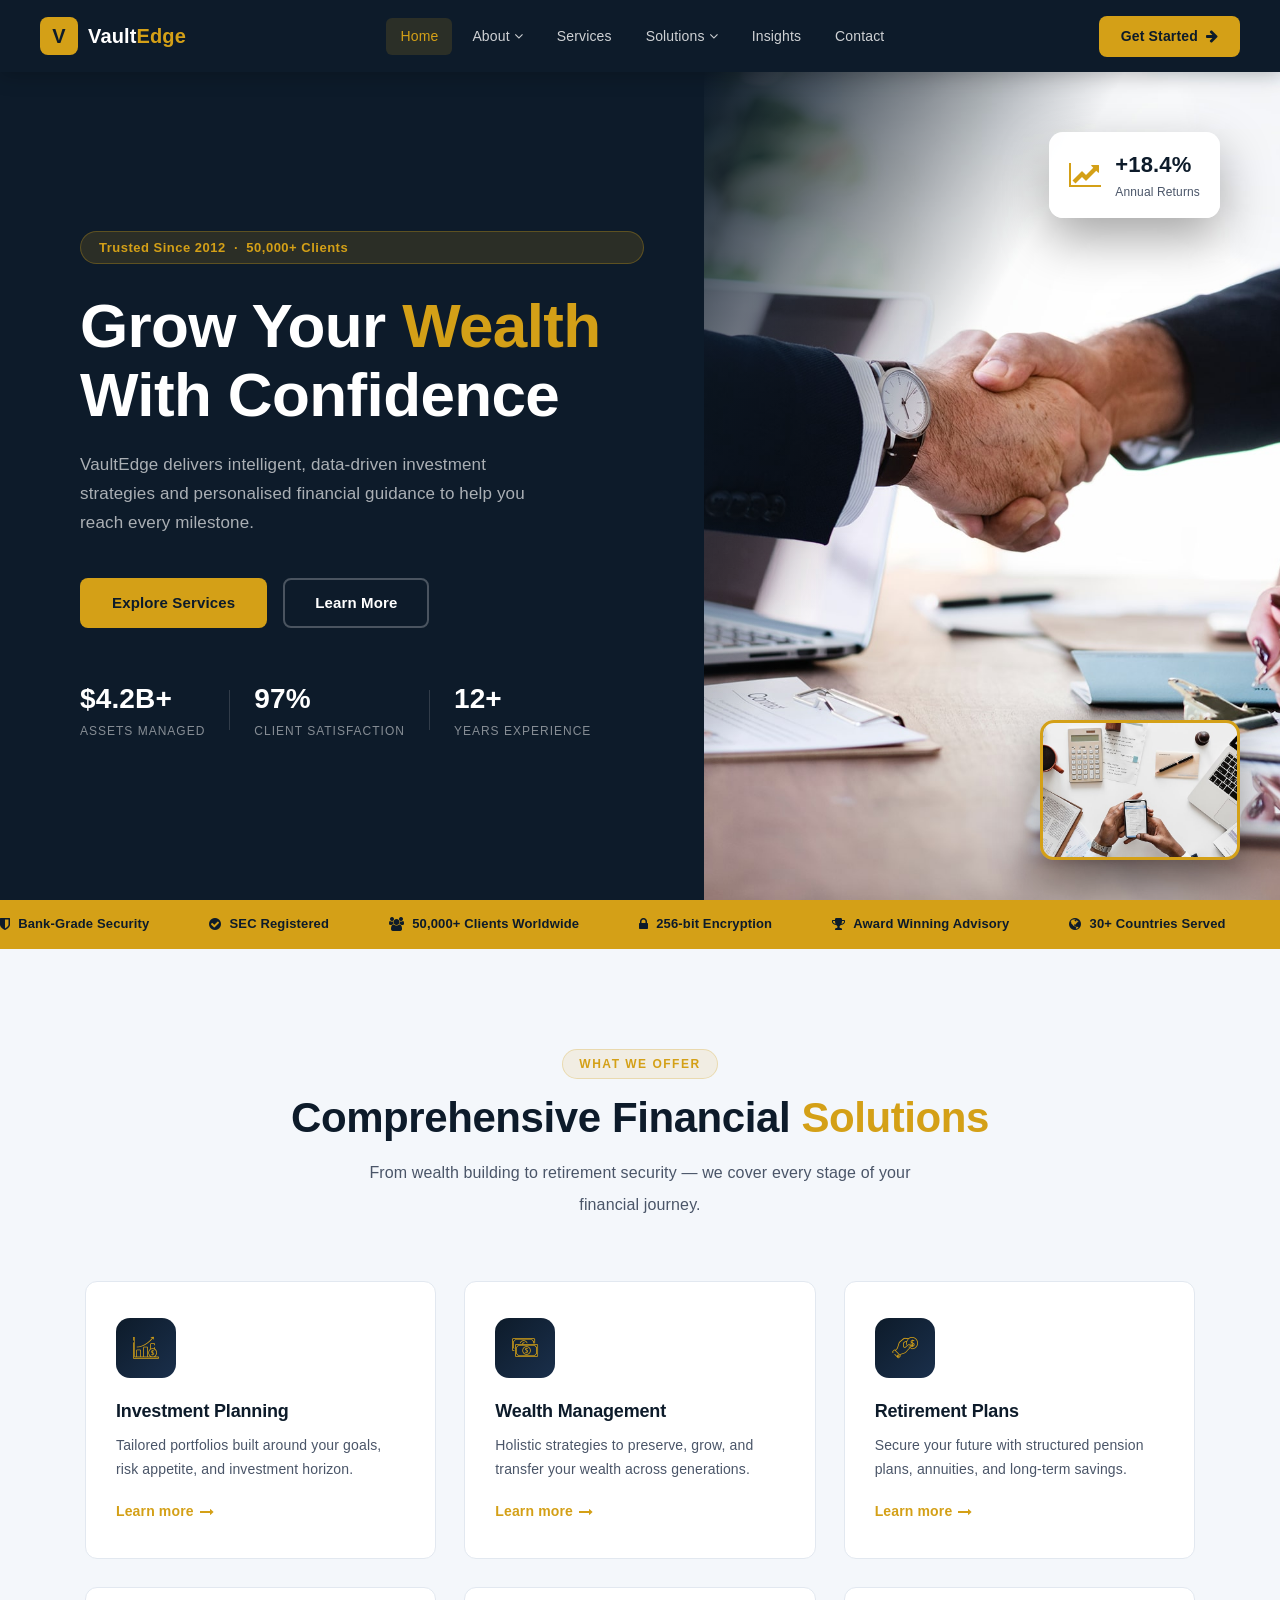
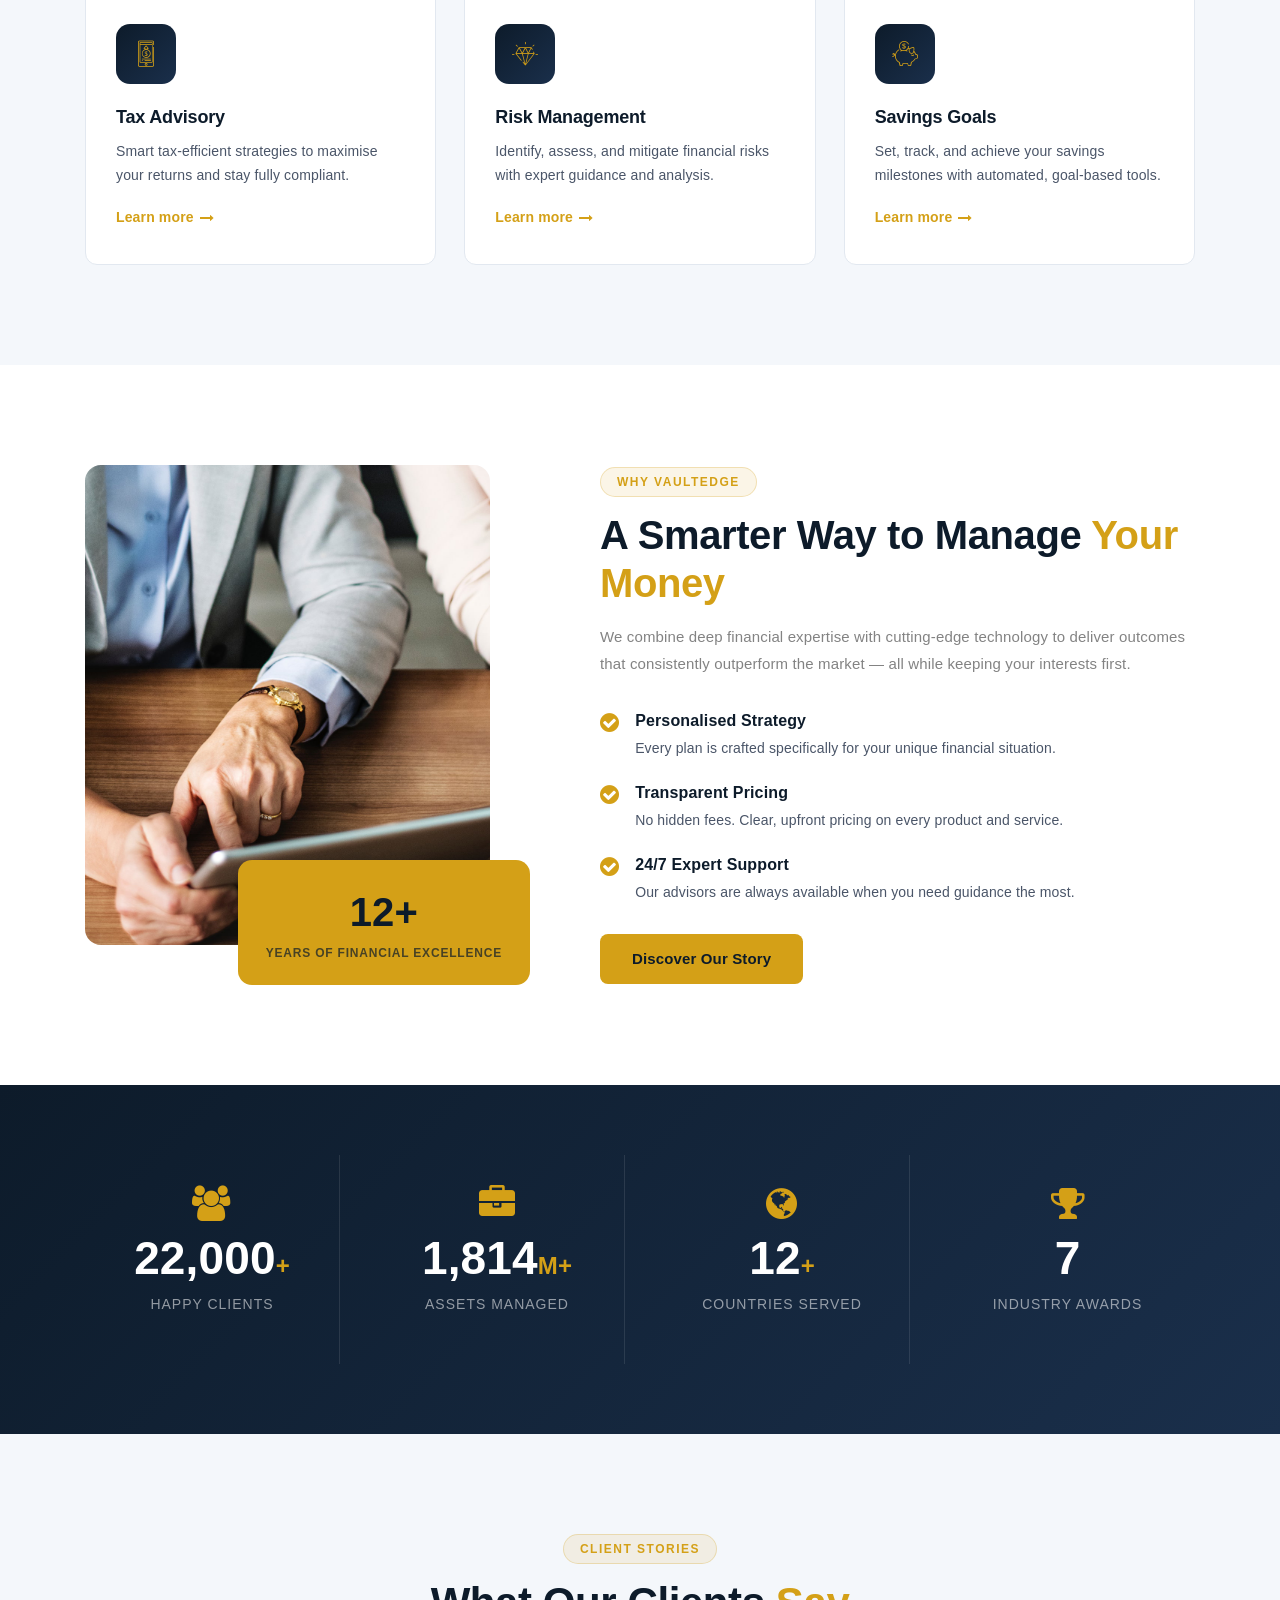
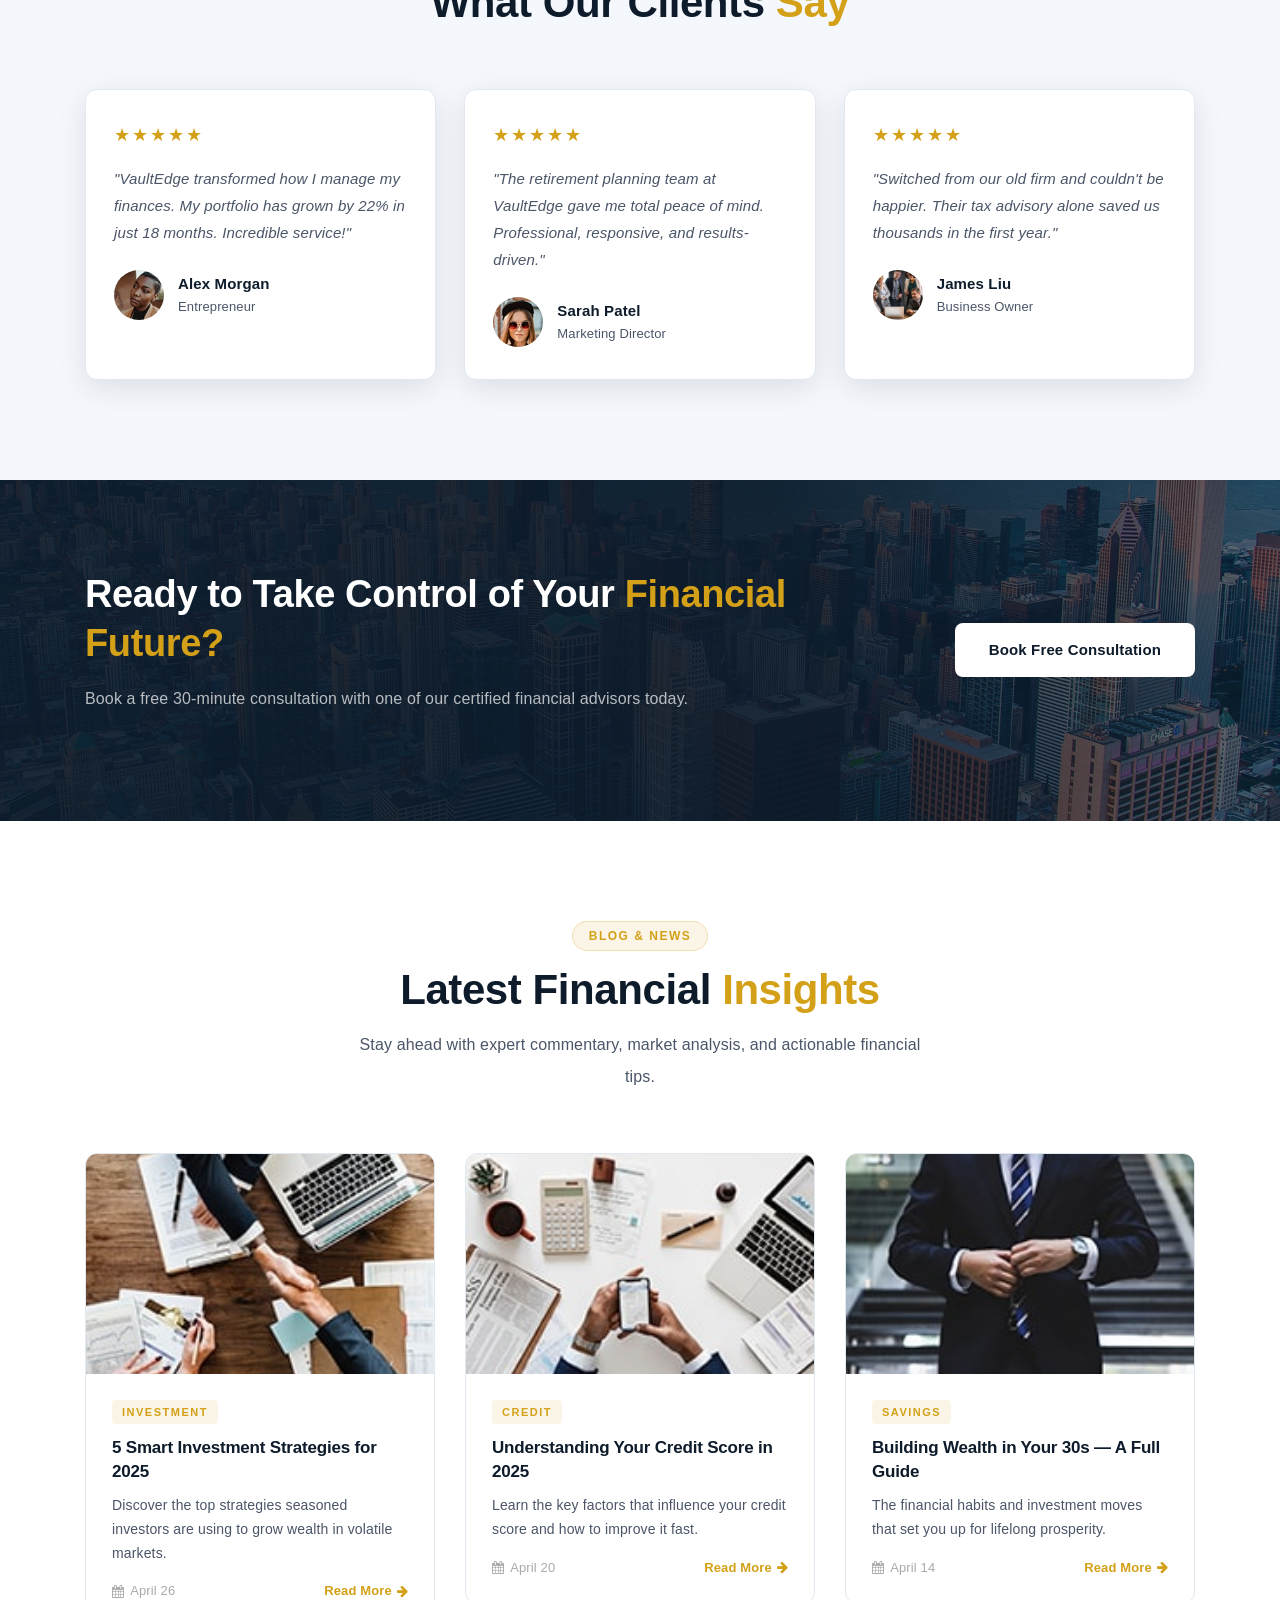
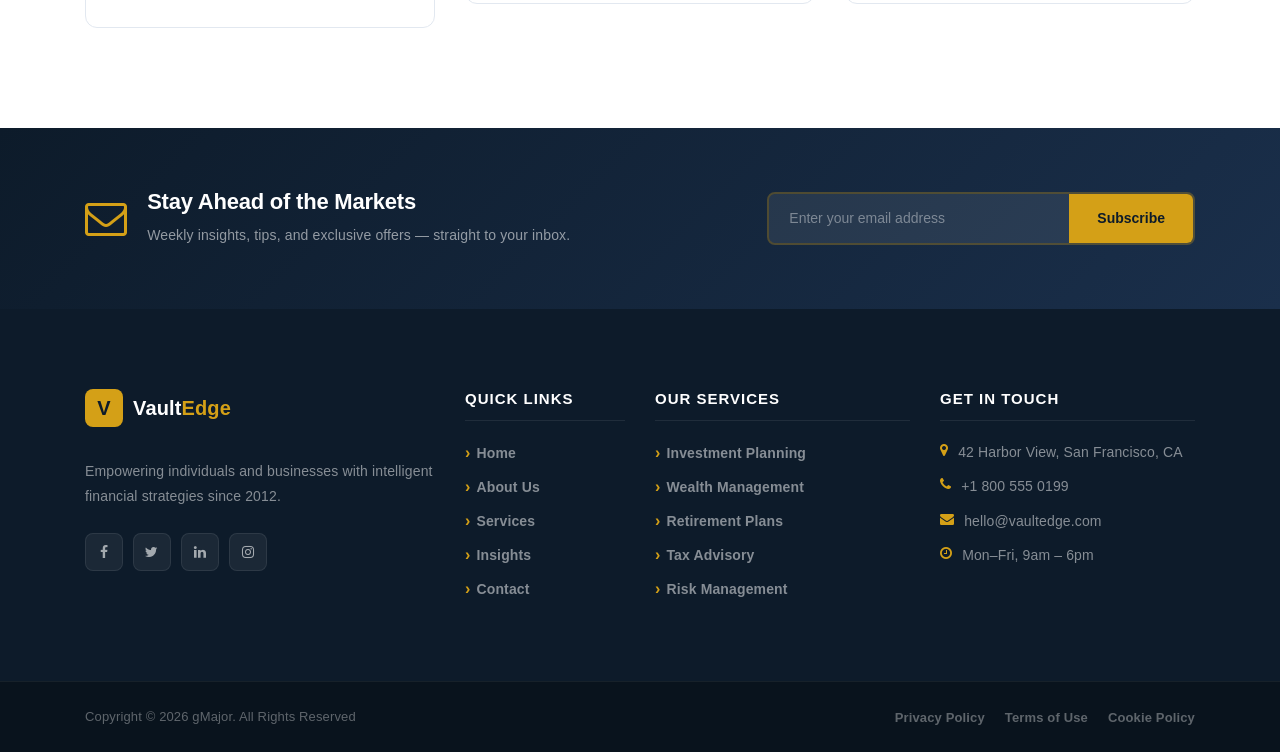
==== commit 116c038d: "full web" ====
--- a/index.html
+++ b/index.html
@@ -447,7 +447,7 @@
         <div class="ve-footer-bottom">
             <div class="container">
                 <div class="ve-footer-bottom-inner">
-                    <p>Copyright &copy; <script>document.write(new Date().getFullYear());</script> gMajor. All Rights Reserved <a href="https://github.com/Rabina-Vishwakarma/" class="text-white" target="_blank">Rabina Vishwakarma</a> • Distributed by <a href="https://themewagon.com" class="text-white" target="_blank">ThemeWagon</a></p>
+                    <p>Copyright &copy; <script>document.write(new Date().getFullYear());</script> gMajor. All Rights Reserved</p>
                     <ul>
                         <li><a href="#">Privacy Policy</a></li>
                         <li><a href="#">Terms of Use</a></li>
--- a/css/custom-override.css
+++ b/css/custom-override.css
@@ -0,0 +1,946 @@
+/* ============================================================
+   VaultEdge — Custom Override CSS
+   Completely new visual identity: dark navy + gold accent
+   Fonts: Nunito (headings) + DM Sans (body)
+   ============================================================ */
+
+@import url("https://fonts.googleapis.com/css2?family=Nunito:wght@400;600;700;800;900&family=DM+Sans:wght@300;400;500;600&display=swap");
+
+/* ---- CSS VARIABLES ---- */
+:root {
+  --ve-dark:     #0d1b2a;
+  --ve-dark2:    #162032;
+  --ve-navy:     #1a2f4b;
+  --ve-gold:     #d4a017;
+  --ve-gold2:    #e8b84b;
+  --ve-light:    #f4f7fb;
+  --ve-white:    #ffffff;
+  --ve-text:     #4a5568;
+  --ve-border:   #e2e8f0;
+  --ve-radius:   12px;
+  --ve-shadow:   0 8px 30px rgba(13,27,42,0.10);
+  --ve-trans:    all 0.3s ease;
+}
+
+/* ---- RESET BODY FONTS ---- */
+body { font-family: 'DM Sans', sans-serif; color: var(--ve-text); }
+h1,h2,h3,h4,h5,h6 { font-family: 'Nunito', sans-serif; color: var(--ve-dark); }
+
+/* ============================================================
+   NAVBAR
+   ============================================================ */
+.ve-header {
+  position: fixed;
+  top: 0; left: 0; right: 0;
+  z-index: 9999;
+  background: var(--ve-dark);
+  box-shadow: 0 2px 20px rgba(0,0,0,0.25);
+  transition: var(--ve-trans);
+}
+.ve-header.scrolled {
+  background: rgba(13,27,42,0.97);
+  backdrop-filter: blur(10px);
+}
+.ve-nav-wrap {
+  display: flex;
+  align-items: center;
+  justify-content: space-between;
+  padding: 0 40px;
+  height: 72px;
+}
+/* Logo */
+.ve-logo a { display:flex; align-items:center; gap:10px; text-decoration:none; }
+.ve-logo-icon {
+  width:38px; height:38px;
+  background: var(--ve-gold);
+  color: var(--ve-dark);
+  border-radius: 8px;
+  display:flex; align-items:center; justify-content:center;
+  font-family:'Nunito',sans-serif; font-weight:900; font-size:20px;
+}
+.ve-logo-text { font-family:'Nunito',sans-serif; font-size:20px; color:#fff; font-weight:600; }
+.ve-logo-text strong { color: var(--ve-gold); font-weight:900; }
+
+/* Nav links */
+.ve-nav ul { list-style:none; margin:0; padding:0; display:flex; gap:6px; }
+.ve-nav ul li { position:relative; }
+.ve-nav ul li a {
+  display:block; padding:8px 14px; color:rgba(255,255,255,0.8);
+  font-size:14px; font-weight:500; text-decoration:none;
+  border-radius:6px; transition:var(--ve-trans);
+}
+.ve-nav ul li a:hover, .ve-nav ul li a.active { color:#fff; background:rgba(212,160,23,0.15); }
+.ve-nav ul li a.active { color:var(--ve-gold); }
+
+/* Dropdown */
+.ve-nav .has-drop:hover .ve-dropdown { opacity:1; visibility:visible; transform:translateY(0); }
+.ve-dropdown {
+  position:absolute; top:100%; left:0; min-width:200px;
+  background: var(--ve-dark2); border-radius:10px;
+  padding:10px 0; opacity:0; visibility:hidden;
+  transform:translateY(10px); transition:var(--ve-trans);
+  box-shadow: 0 20px 40px rgba(0,0,0,0.3);
+  border:1px solid rgba(255,255,255,0.08);
+}
+.ve-dropdown li a { padding:10px 20px; border-radius:0; color:rgba(255,255,255,0.7); font-size:13px; }
+.ve-dropdown li a:hover { color:#fff; background:rgba(212,160,23,0.12); }
+
+/* CTA button */
+.ve-nav-cta .ve-cta-btn {
+  display:inline-flex; align-items:center; gap:8px;
+  background: var(--ve-gold); color: var(--ve-dark);
+  padding:10px 22px; border-radius:8px;
+  font-weight:700; font-size:14px; text-decoration:none;
+  transition:var(--ve-trans);
+}
+.ve-cta-btn:hover { background:var(--ve-gold2); transform:translateY(-1px); }
+
+/* Mobile toggle */
+.ve-toggler { display:none; flex-direction:column; gap:5px; background:none; border:none; cursor:pointer; padding:4px; }
+.ve-toggler span { display:block; width:24px; height:2px; background:#fff; border-radius:2px; transition:var(--ve-trans); }
+
+/* Mobile menu */
+.ve-mobile-menu {
+  display:none; background:var(--ve-dark2); padding:16px 20px;
+  border-top:1px solid rgba(255,255,255,0.08);
+}
+.ve-mobile-menu.open { display:block; }
+.ve-mobile-menu ul { list-style:none; margin:0; padding:0; }
+.ve-mobile-menu ul li a { display:block; padding:12px 8px; color:rgba(255,255,255,0.8); text-decoration:none; border-bottom:1px solid rgba(255,255,255,0.05); }
+
+/* ============================================================
+   HERO
+   ============================================================ */
+.ve-hero {
+  display:flex; min-height:100vh;
+  padding-top:72px; background:var(--ve-dark);
+  overflow:hidden;
+}
+.ve-hero-left {
+  flex:0 0 55%; padding:80px 60px 80px 80px;
+  display:flex; flex-direction:column; justify-content:center;
+  position:relative; z-index:2;
+}
+.ve-hero-badge {
+  display:inline-block; background:rgba(212,160,23,0.15);
+  color:var(--ve-gold); border:1px solid rgba(212,160,23,0.3);
+  border-radius:50px; padding:6px 18px; font-size:13px; font-weight:600;
+  margin-bottom:28px; letter-spacing:0.5px;
+}
+.ve-hero-left h1 {
+  font-size:62px; line-height:1.1; color:#fff; font-weight:900;
+  margin-bottom:22px;
+}
+.ve-hero-left h1 .ve-highlight { color:var(--ve-gold); }
+.ve-hero-left p { font-size:17px; color:rgba(255,255,255,0.65); line-height:1.7; margin-bottom:40px; max-width:480px; }
+
+/* Hero buttons */
+.ve-hero-btns { display:flex; gap:16px; flex-wrap:wrap; margin-bottom:50px; }
+.ve-btn-primary {
+  display:inline-block; background:var(--ve-gold); color:var(--ve-dark);
+  padding:14px 32px; border-radius:8px; font-weight:700; font-size:15px;
+  text-decoration:none; transition:var(--ve-trans);
+}
+.ve-btn-primary:hover { background:var(--ve-gold2); transform:translateY(-2px); box-shadow:0 8px 25px rgba(212,160,23,0.4); color:var(--ve-dark); }
+.ve-btn-ghost {
+  display:inline-block; border:2px solid rgba(255,255,255,0.25);
+  color:#fff; padding:12px 30px; border-radius:8px;
+  font-weight:600; font-size:15px; text-decoration:none; transition:var(--ve-trans);
+}
+.ve-btn-ghost:hover { border-color:var(--ve-gold); color:var(--ve-gold); background:rgba(212,160,23,0.08); }
+
+/* Hero stats */
+.ve-hero-stats { display:flex; align-items:center; gap:24px; }
+.ve-stat strong { display:block; font-size:28px; color:#fff; font-family:'Nunito',sans-serif; font-weight:900; }
+.ve-stat span { font-size:12px; color:rgba(255,255,255,0.5); text-transform:uppercase; letter-spacing:1px; }
+.ve-stat-divider { width:1px; height:40px; background:rgba(255,255,255,0.15); }
+
+/* Hero right */
+.ve-hero-right {
+  flex:0 0 45%; position:relative; overflow:hidden;
+}
+.ve-hero-img-main {
+  position:absolute; inset:0;
+  background-size:cover; background-position:center;
+}
+.ve-hero-img-main::after { content:''; position:absolute; inset:0; background:linear-gradient(120deg, var(--ve-dark) 0%, transparent 40%); }
+.ve-hero-img-accent {
+  position:absolute; bottom:40px; right:40px;
+  width:200px; height:140px; border-radius:14px;
+  background-size:cover; background-position:center;
+  border:3px solid var(--ve-gold); box-shadow:0 20px 50px rgba(0,0,0,0.4);
+  z-index:3;
+}
+.ve-float-card {
+  position:absolute; top:60px; right:60px; z-index:4;
+  background:rgba(255,255,255,0.95); border-radius:14px;
+  padding:16px 20px; display:flex; align-items:center; gap:14px;
+  box-shadow:0 20px 50px rgba(0,0,0,0.35); backdrop-filter:blur(10px);
+}
+.ve-float-card i { font-size:28px; color:var(--ve-gold); }
+.ve-float-card strong { display:block; font-size:22px; font-family:'Nunito',sans-serif; font-weight:900; color:var(--ve-dark); }
+.ve-float-card span { font-size:12px; color:var(--ve-text); }
+
+/* ============================================================
+   TRUST BAR
+   ============================================================ */
+.ve-trust-bar {
+  background: var(--ve-gold);
+  padding: 14px 0;
+  overflow:hidden;
+  white-space:nowrap;
+}
+.ve-trust-inner {
+  display:inline-flex; gap:60px;
+  animation: ve-marquee 25s linear infinite;
+}
+.ve-trust-inner span { font-size:13px; font-weight:700; color:var(--ve-dark); display:inline-flex; align-items:center; gap:8px; }
+.ve-trust-inner span i { font-size:14px; }
+@keyframes ve-marquee { from { transform:translateX(0); } to { transform:translateX(-50%); } }
+
+/* ============================================================
+   SECTION SHARED
+   ============================================================ */
+.ve-section { padding: 100px 0; }
+.ve-section-header { margin-bottom:60px; }
+.ve-section-tag {
+  display:inline-block; background:rgba(212,160,23,0.1);
+  color:var(--ve-gold); border:1px solid rgba(212,160,23,0.25);
+  border-radius:50px; padding:5px 16px; font-size:12px; font-weight:700;
+  text-transform:uppercase; letter-spacing:1.5px; margin-bottom:14px;
+}
+.ve-section-header h2 { font-size:42px; font-weight:900; color:var(--ve-dark); margin-bottom:14px; line-height:1.2; }
+.ve-section-header h2 span { color:var(--ve-gold); }
+.ve-section-header p { font-size:16px; color:var(--ve-text); max-width:580px; margin:0 auto; }
+
+/* ============================================================
+   SERVICES GRID
+   ============================================================ */
+.ve-services-section { background: var(--ve-light); }
+.ve-services-grid {
+  display:grid; grid-template-columns:repeat(3, 1fr);
+  gap:28px;
+}
+.ve-service-card {
+  background:#fff; border-radius:var(--ve-radius);
+  padding:36px 30px; transition:var(--ve-trans);
+  border:1px solid var(--ve-border);
+  position:relative; overflow:hidden;
+}
+.ve-service-card::before {
+  content:''; position:absolute; bottom:0; left:0; right:0; height:3px;
+  background: linear-gradient(90deg, var(--ve-gold), var(--ve-gold2));
+  transform:scaleX(0); transform-origin:left; transition:var(--ve-trans);
+}
+.ve-service-card:hover { transform:translateY(-6px); box-shadow:var(--ve-shadow); }
+.ve-service-card:hover::before { transform:scaleX(1); }
+.ve-service-icon {
+  width:60px; height:60px; background:linear-gradient(135deg, var(--ve-dark), var(--ve-navy));
+  border-radius:14px; display:flex; align-items:center; justify-content:center;
+  margin-bottom:22px; font-size:26px; color:var(--ve-gold);
+}
+.ve-service-card h4 { font-size:18px; font-weight:800; color:var(--ve-dark); margin-bottom:10px; }
+.ve-service-card p { font-size:14px; line-height:1.7; margin-bottom:20px; color:var(--ve-text); }
+.ve-card-link { font-size:14px; font-weight:700; color:var(--ve-gold); text-decoration:none; display:inline-flex; align-items:center; gap:6px; transition:var(--ve-trans); }
+.ve-card-link:hover { gap:10px; color:var(--ve-dark); }
+
+/* ============================================================
+   WHY US
+   ============================================================ */
+.ve-whyus-section { background:#fff; }
+.ve-whyus-img-wrap { position:relative; padding-bottom:40px; padding-right:40px; }
+.ve-whyus-img-main { height:480px; border-radius:16px; background-size:cover; background-position:center; }
+.ve-whyus-badge {
+  position:absolute; bottom:0; right:0;
+  background: var(--ve-gold); border-radius:14px; padding:22px 28px;
+  text-align:center; min-width:160px;
+}
+.ve-whyus-badge strong { display:block; font-size:40px; font-family:'Nunito',sans-serif; font-weight:900; color:var(--ve-dark); }
+.ve-whyus-badge span { font-size:12px; font-weight:600; color:var(--ve-dark); opacity:0.7; text-transform:uppercase; letter-spacing:0.8px; }
+
+.ve-whyus-content { padding-left:40px; }
+.ve-whyus-content h2 { font-size:40px; font-weight:900; line-height:1.2; margin-bottom:16px; }
+.ve-whyus-content h2 span { color:var(--ve-gold); }
+.ve-whyus-content > p { font-size:15px; line-height:1.8; margin-bottom:32px; }
+
+.ve-checklist { display:flex; flex-direction:column; gap:22px; }
+.ve-check-item { display:flex; align-items:flex-start; gap:16px; }
+.ve-check-item > i { font-size:22px; color:var(--ve-gold); margin-top:2px; flex-shrink:0; }
+.ve-check-item strong { display:block; font-size:16px; font-weight:800; color:var(--ve-dark); margin-bottom:4px; }
+.ve-check-item p { font-size:14px; color:var(--ve-text); margin:0; line-height:1.6; }
+.mt-30 { margin-top:30px; }
+
+/* ============================================================
+   COUNTERS
+   ============================================================ */
+.ve-counter-section {
+  background: linear-gradient(135deg, var(--ve-dark) 0%, var(--ve-navy) 100%);
+  padding:70px 0;
+}
+.ve-counter-grid { display:grid; grid-template-columns:repeat(4,1fr); gap:30px; }
+.ve-counter-item { text-align:center; padding:30px 20px; border-right:1px solid rgba(255,255,255,0.1); }
+.ve-counter-item:last-child { border-right:none; }
+.ve-counter-item i { font-size:36px; color:var(--ve-gold); margin-bottom:14px; display:block; }
+.ve-counter-item strong { font-size:46px; font-family:'Nunito',sans-serif; font-weight:900; color:#fff; line-height:1; }
+.ve-counter-item span { font-size:24px; color:var(--ve-gold); font-weight:700; }
+.ve-counter-item p { font-size:14px; color:rgba(255,255,255,0.55); margin-top:6px; text-transform:uppercase; letter-spacing:1px; }
+
+/* ============================================================
+   TESTIMONIALS
+   ============================================================ */
+.ve-testimonials-section { background:var(--ve-light); }
+.ve-testi-grid { display:grid; grid-template-columns:repeat(3,1fr); gap:28px; }
+.ve-testi-card {
+  background:#fff; border-radius:var(--ve-radius); padding:32px 28px;
+  box-shadow:var(--ve-shadow); border:1px solid var(--ve-border); transition:var(--ve-trans);
+}
+.ve-testi-card:hover { transform:translateY(-4px); }
+.ve-testi-stars { font-size:18px; color:var(--ve-gold); margin-bottom:16px; letter-spacing:2px; }
+.ve-testi-card > p { font-size:15px; line-height:1.8; color:var(--ve-text); margin-bottom:24px; font-style:italic; }
+.ve-testi-author { display:flex; align-items:center; gap:14px; }
+.ve-testi-avatar { width:50px; height:50px; border-radius:50%; background-size:cover; background-position:center; flex-shrink:0; }
+.ve-testi-author strong { display:block; font-size:15px; font-weight:800; color:var(--ve-dark); }
+.ve-testi-author span { font-size:13px; color:var(--ve-text); }
+
+/* ============================================================
+   CTA BANNER
+   ============================================================ */
+.ve-cta-banner { position:relative; padding:90px 0; background-size:cover; background-position:center; }
+.ve-cta-overlay { position:absolute; inset:0; background:linear-gradient(90deg, rgba(13,27,42,0.92) 60%, rgba(13,27,42,0.6)); }
+.ve-cta-content { position:relative; z-index:2; }
+.ve-cta-content h2 { font-size:38px; font-weight:900; color:#fff; margin-bottom:14px; }
+.ve-cta-content h2 span { color:var(--ve-gold); }
+.ve-cta-content p { font-size:16px; color:rgba(255,255,255,0.7); }
+.ve-btn-white {
+  display:inline-block; background:#fff; color:var(--ve-dark);
+  padding:16px 34px; border-radius:8px; font-weight:800; font-size:15px;
+  text-decoration:none; transition:var(--ve-trans);
+}
+.ve-btn-white:hover { background:var(--ve-gold); color:var(--ve-dark); transform:translateY(-2px); }
+.text-lg-right { text-align:right; }
+
+/* ============================================================
+   INSIGHTS
+   ============================================================ */
+.ve-insights-section { background:#fff; }
+.ve-insight-card { border-radius:var(--ve-radius); overflow:hidden; border:1px solid var(--ve-border); transition:var(--ve-trans); background:#fff; }
+.ve-insight-card:hover { transform:translateY(-5px); box-shadow:var(--ve-shadow); }
+.ve-insight-img { height:220px; background-size:cover; background-position:center; }
+.ve-insight-body { padding:26px; }
+.ve-insight-cat { display:inline-block; background:rgba(212,160,23,0.1); color:var(--ve-gold); font-size:11px; font-weight:700; text-transform:uppercase; letter-spacing:1.5px; border-radius:4px; padding:4px 10px; margin-bottom:12px; }
+.ve-insight-body h5 a { font-size:17px; font-weight:800; color:var(--ve-dark); text-decoration:none; line-height:1.4; display:block; margin-bottom:10px; }
+.ve-insight-body h5 a:hover { color:var(--ve-gold); }
+.ve-insight-body > p { font-size:14px; color:var(--ve-text); line-height:1.7; margin-bottom:16px; }
+.ve-insight-meta { display:flex; justify-content:space-between; align-items:center; }
+.ve-insight-meta span { font-size:13px; color:#aaa; display:inline-flex; align-items:center; gap:6px; }
+.ve-insight-meta a { font-size:13px; font-weight:700; color:var(--ve-gold); text-decoration:none; display:inline-flex; align-items:center; gap:5px; transition:var(--ve-trans); }
+.ve-insight-meta a:hover { gap:10px; }
+
+/* ============================================================
+   NEWSLETTER
+   ============================================================ */
+.ve-newsletter-section { background:linear-gradient(135deg, var(--ve-dark) 0%, var(--ve-navy) 100%); padding:60px 0; }
+.ve-newsletter-wrap { display:flex; align-items:center; justify-content:space-between; gap:40px; flex-wrap:wrap; }
+.ve-nl-left { display:flex; align-items:center; gap:20px; }
+.ve-nl-left i { font-size:42px; color:var(--ve-gold); flex-shrink:0; }
+.ve-nl-left h3 { font-size:22px; color:#fff; font-weight:900; margin-bottom:4px; }
+.ve-nl-left p { font-size:14px; color:rgba(255,255,255,0.55); margin:0; }
+.ve-nl-form { display:flex; gap:0; border-radius:8px; overflow:hidden; border:2px solid rgba(212,160,23,0.3); }
+.ve-nl-form input { background:rgba(255,255,255,0.08); border:none; padding:14px 20px; color:#fff; font-size:14px; width:300px; outline:none; }
+.ve-nl-form input::placeholder { color:rgba(255,255,255,0.4); }
+.ve-nl-form button { background:var(--ve-gold); color:var(--ve-dark); border:none; padding:14px 28px; font-weight:800; font-size:14px; cursor:pointer; transition:var(--ve-trans); }
+.ve-nl-form button:hover { background:var(--ve-gold2); }
+
+/* ============================================================
+   FOOTER
+   ============================================================ */
+.ve-footer { background:var(--ve-dark); padding:80px 0 0; }
+.mb-50 { margin-bottom:50px; }
+
+.ve-footer-brand p { font-size:14px; color:rgba(255,255,255,0.5); line-height:1.8; margin:18px 0 24px; }
+.ve-footer-logo { display:inline-flex; align-items:center; gap:10px; text-decoration:none; margin-bottom:14px; }
+
+.ve-social { display:flex; gap:10px; }
+.ve-social a {
+  width:38px; height:38px; border-radius:8px;
+  background:rgba(255,255,255,0.06); color:rgba(255,255,255,0.6);
+  display:flex; align-items:center; justify-content:center;
+  font-size:14px; text-decoration:none; transition:var(--ve-trans);
+  border:1px solid rgba(255,255,255,0.08);
+}
+.ve-social a:hover { background:var(--ve-gold); color:var(--ve-dark); border-color:var(--ve-gold); }
+
+.ve-footer-title { font-size:15px; font-weight:800; color:#fff; margin-bottom:20px; padding-bottom:12px; border-bottom:1px solid rgba(255,255,255,0.08); text-transform:uppercase; letter-spacing:1px; }
+
+.ve-footer-links { list-style:none; margin:0; padding:0; }
+.ve-footer-links li { margin-bottom:10px; }
+.ve-footer-links li a { font-size:14px; color:rgba(255,255,255,0.5); text-decoration:none; transition:var(--ve-trans); display:inline-flex; align-items:center; gap:6px; }
+.ve-footer-links li a::before { content:'›'; color:var(--ve-gold); font-size:16px; }
+.ve-footer-links li a:hover { color:var(--ve-gold); padding-left:4px; }
+
+.ve-footer-contact { list-style:none; margin:0; padding:0; }
+.ve-footer-contact li { font-size:14px; color:rgba(255,255,255,0.5); margin-bottom:12px; display:flex; align-items:flex-start; gap:10px; line-height:1.6; }
+.ve-footer-contact li i { color:var(--ve-gold); margin-top:2px; flex-shrink:0; }
+
+.ve-footer-bottom { background:rgba(0,0,0,0.3); border-top:1px solid rgba(255,255,255,0.06); margin-top:20px; padding:22px 0; }
+.ve-footer-bottom-inner { display:flex; justify-content:space-between; align-items:center; flex-wrap:wrap; gap:14px; }
+.ve-footer-bottom-inner p { font-size:13px; color:rgba(255,255,255,0.35); margin:0; }
+.ve-footer-bottom-inner ul { list-style:none; margin:0; padding:0; display:flex; gap:20px; }
+.ve-footer-bottom-inner ul li a { font-size:13px; color:rgba(255,255,255,0.35); text-decoration:none; transition:var(--ve-trans); }
+.ve-footer-bottom-inner ul li a:hover { color:var(--ve-gold); }
+
+/* ============================================================
+   RESPONSIVE
+   ============================================================ */
+@media (max-width:1199px) {
+  .ve-hero-left { padding:70px 40px; }
+  .ve-hero-left h1 { font-size:50px; }
+  .ve-services-grid { grid-template-columns:repeat(2,1fr); }
+  .ve-counter-grid { grid-template-columns:repeat(2,1fr); }
+  .ve-testi-grid { grid-template-columns:repeat(2,1fr); }
+}
+@media (max-width:991px) {
+  .ve-hero { flex-direction:column; min-height:auto; }
+  .ve-hero-left { flex:none; padding:100px 30px 60px; }
+  .ve-hero-right { flex:none; height:350px; }
+  .ve-nav, .ve-nav-cta { display:none; }
+  .ve-toggler { display:flex; }
+  .ve-whyus-content { padding-left:0; margin-top:40px; }
+  .ve-newsletter-wrap { flex-direction:column; align-items:flex-start; }
+  .ve-nl-form { width:100%; }
+  .ve-nl-form input { flex:1; width:auto; }
+}
+@media (max-width:767px) {
+  .ve-hero-left h1 { font-size:38px; }
+  .ve-services-grid, .ve-testi-grid, .ve-counter-grid { grid-template-columns:1fr; }
+  .ve-hero-stats { flex-wrap:wrap; gap:16px; }
+  .ve-nav-wrap { padding:0 20px; }
+  .ve-footer-bottom-inner { flex-direction:column; text-align:center; }
+  .ve-cta-content h2 { font-size:28px; }
+  .text-lg-right { text-align:left; margin-top:20px; }
+  .ve-counter-item { border-right:none; border-bottom:1px solid rgba(255,255,255,0.1); }
+  .ve-counter-item:last-child { border-bottom:none; }
+}
+
+/* ============================================================
+   HIDE OLD HEADER (replaced by ve-header)
+   ============================================================ */
+.header-area { display:none !important; }
+
+/* Ensure body offset for fixed navbar */
+body { padding-top:0; }
+
+/* ============================================================
+   PAGE HERO (inner pages)
+   ============================================================ */
+.ve-page-hero {
+  position:relative; padding:160px 0 90px;
+  background-size:cover; background-position:center;
+  overflow:hidden;
+}
+.ve-page-hero-overlay { position:absolute; inset:0; background:linear-gradient(135deg, rgba(13,27,42,0.92) 0%, rgba(13,27,42,0.6) 100%); }
+.ve-page-hero-content { position:relative; z-index:2; }
+.ve-page-hero-content h1 { font-size:50px; font-weight:900; color:#fff; margin:12px 0 20px; line-height:1.15; }
+.ve-page-hero-content h1 span { color:var(--ve-gold); }
+.ve-breadcrumb { list-style:none; margin:0; padding:0; display:flex; gap:10px; align-items:center; }
+.ve-breadcrumb li { font-size:14px; color:rgba(255,255,255,0.55); }
+.ve-breadcrumb li::after { content:'/'; margin-left:10px; }
+.ve-breadcrumb li:last-child::after { display:none; }
+.ve-breadcrumb li a { color:var(--ve-gold); text-decoration:none; }
+.ve-breadcrumb li.active { color:rgba(255,255,255,0.8); }
+.ve-post-meta-hero { display:flex; gap:24px; flex-wrap:wrap; margin-top:10px; }
+.ve-post-meta-hero span { font-size:14px; color:rgba(255,255,255,0.6); display:inline-flex; align-items:center; gap:7px; }
+
+/* ============================================================
+   ABOUT PAGE
+   ============================================================ */
+.ve-about-img-stack { position:relative; padding-bottom:60px; padding-right:60px; }
+.ve-about-img-1 { height:420px; border-radius:16px; background-size:cover; background-position:center; }
+.ve-about-img-2 {
+  position:absolute; bottom:0; right:0; width:220px; height:180px;
+  border-radius:14px; background-size:cover; background-position:center;
+  border:4px solid var(--ve-gold); box-shadow:0 15px 40px rgba(0,0,0,0.25);
+}
+.ve-about-ribbon {
+  position:absolute; top:30px; left:-20px;
+  background:var(--ve-gold); border-radius:12px; padding:20px 24px;
+  text-align:center; box-shadow:0 10px 30px rgba(212,160,23,0.35);
+}
+.ve-about-ribbon strong { display:block; font-size:36px; font-family:'Nunito',sans-serif; font-weight:900; color:var(--ve-dark); }
+.ve-about-ribbon span { font-size:11px; font-weight:700; color:var(--ve-dark); text-transform:uppercase; letter-spacing:0.8px; }
+
+.ve-about-text { padding-left:50px; }
+.ve-about-text h2 { font-size:38px; font-weight:900; line-height:1.2; margin-bottom:16px; }
+.ve-about-text h2 span { color:var(--ve-gold); }
+.ve-lead { font-size:17px; color:var(--ve-dark); font-weight:500; margin-bottom:16px; line-height:1.7; }
+
+.ve-about-features { margin:24px 0; display:flex; flex-direction:column; gap:10px; }
+.ve-af-item { display:flex; align-items:center; gap:10px; font-size:14px; color:var(--ve-text); }
+.ve-af-item i { color:var(--ve-gold); font-size:14px; }
+
+/* MVV Cards */
+.ve-mvv-section { background:var(--ve-dark); padding:80px 0; }
+.ve-mvv-grid { display:grid; grid-template-columns:repeat(3,1fr); gap:30px; }
+.ve-mvv-card { background:rgba(255,255,255,0.04); border:1px solid rgba(255,255,255,0.08); border-radius:var(--ve-radius); padding:40px 30px; text-align:center; transition:var(--ve-trans); }
+.ve-mvv-card:hover { background:rgba(212,160,23,0.08); border-color:rgba(212,160,23,0.3); }
+.ve-mvv-icon { width:64px; height:64px; background:linear-gradient(135deg, rgba(212,160,23,0.2), rgba(212,160,23,0.05)); border:1px solid rgba(212,160,23,0.3); border-radius:50%; display:flex; align-items:center; justify-content:center; margin:0 auto 20px; font-size:26px; color:var(--ve-gold); }
+.ve-mvv-card h4 { font-size:20px; font-weight:800; color:#fff; margin-bottom:12px; }
+.ve-mvv-card p { font-size:14px; color:rgba(255,255,255,0.55); line-height:1.8; }
+
+/* Team */
+.ve-team-section { background:var(--ve-light); }
+.ve-team-card { background:#fff; border-radius:var(--ve-radius); overflow:hidden; box-shadow:var(--ve-shadow); transition:var(--ve-trans); margin-bottom:30px; }
+.ve-team-card:hover { transform:translateY(-5px); }
+.ve-team-img { height:280px; background-size:cover; background-position:center top; }
+.ve-team-info { padding:22px 24px; }
+.ve-team-info h5 { font-size:18px; font-weight:800; color:var(--ve-dark); margin-bottom:4px; }
+.ve-team-info span { font-size:13px; color:var(--ve-text); display:block; margin-bottom:14px; }
+.ve-team-social { display:flex; gap:8px; }
+.ve-team-social a { width:32px; height:32px; border-radius:6px; background:var(--ve-light); color:var(--ve-text); display:flex; align-items:center; justify-content:center; font-size:12px; text-decoration:none; transition:var(--ve-trans); }
+.ve-team-social a:hover { background:var(--ve-gold); color:var(--ve-dark); }
+
+/* ============================================================
+   SERVICES PAGE
+   ============================================================ */
+.ve-process-section { background:var(--ve-dark); padding:90px 0; }
+.ve-process-grid { display:flex; align-items:center; justify-content:center; gap:10px; flex-wrap:wrap; margin-top:50px; }
+.ve-process-step { background:rgba(255,255,255,0.04); border:1px solid rgba(255,255,255,0.1); border-radius:var(--ve-radius); padding:36px 28px; text-align:center; flex:1; min-width:180px; max-width:220px; transition:var(--ve-trans); }
+.ve-process-step:hover { background:rgba(212,160,23,0.08); border-color:rgba(212,160,23,0.3); }
+.ve-process-num { font-size:40px; font-family:'Nunito',sans-serif; font-weight:900; color:rgba(212,160,23,0.3); margin-bottom:12px; line-height:1; }
+.ve-process-step h5 { font-size:16px; font-weight:800; color:#fff; margin-bottom:10px; }
+.ve-process-step p { font-size:13px; color:rgba(255,255,255,0.5); line-height:1.7; margin:0; }
+.ve-process-arrow { font-size:24px; color:rgba(212,160,23,0.4); flex-shrink:0; }
+
+/* FAQ */
+.ve-faq-section { background:var(--ve-light); }
+.ve-faq-list { display:flex; flex-direction:column; gap:12px; }
+.ve-faq-item { background:#fff; border-radius:10px; border:1px solid var(--ve-border); overflow:hidden; }
+.ve-faq-q { display:flex; justify-content:space-between; align-items:center; padding:18px 22px; cursor:pointer; gap:16px; }
+.ve-faq-q span { font-size:15px; font-weight:700; color:var(--ve-dark); }
+.ve-faq-q i { color:var(--ve-gold); font-size:14px; flex-shrink:0; }
+.ve-faq-a { padding:0 22px 18px; font-size:14px; color:var(--ve-text); line-height:1.8; display:none; }
+.ve-faq-item.open .ve-faq-a { display:block; }
+.ve-faq-item.open .ve-faq-q { border-bottom:1px solid var(--ve-border); }
+
+/* ============================================================
+   CONTACT PAGE
+   ============================================================ */
+.ve-contact-cards-section { background:var(--ve-dark); padding:0; margin-top:-1px; }
+.ve-contact-cards-grid { display:grid; grid-template-columns:repeat(3,1fr); }
+.ve-contact-info-card { padding:50px 40px; text-align:center; border-right:1px solid rgba(255,255,255,0.08); }
+.ve-contact-info-card:last-child { border-right:none; }
+.ve-ci-icon { width:60px; height:60px; background:rgba(212,160,23,0.15); border:1px solid rgba(212,160,23,0.3); border-radius:50%; display:flex; align-items:center; justify-content:center; margin:0 auto 16px; font-size:22px; color:var(--ve-gold); }
+.ve-contact-info-card h5 { font-size:17px; font-weight:800; color:#fff; margin-bottom:10px; }
+.ve-contact-info-card p { font-size:14px; color:rgba(255,255,255,0.55); margin:0; line-height:1.7; }
+.ve-contact-info-card small { font-size:12px; opacity:0.6; }
+
+.ve-contact-form-wrap { background:#fff; border-radius:16px; padding:50px; box-shadow:var(--ve-shadow); }
+.ve-contact-form-wrap h2 { font-size:34px; font-weight:900; margin-bottom:10px; }
+.ve-contact-form-wrap h2 span { color:var(--ve-gold); }
+.ve-contact-form-wrap > p { font-size:15px; color:var(--ve-text); margin-bottom:30px; }
+
+.ve-contact-form .ve-form-row { display:grid; grid-template-columns:1fr 1fr; gap:20px; }
+.ve-form-group { display:flex; flex-direction:column; margin-bottom:20px; }
+.ve-form-group label { font-size:13px; font-weight:700; color:var(--ve-dark); margin-bottom:7px; text-transform:uppercase; letter-spacing:0.5px; }
+.ve-form-group input, .ve-form-group select, .ve-form-group textarea {
+  border:1px solid var(--ve-border); border-radius:8px; padding:12px 16px;
+  font-size:14px; color:var(--ve-dark); outline:none; transition:var(--ve-trans);
+  font-family:'DM Sans',sans-serif; background:#fff;
+}
+.ve-form-group input:focus, .ve-form-group select:focus, .ve-form-group textarea:focus { border-color:var(--ve-gold); box-shadow:0 0 0 3px rgba(212,160,23,0.12); }
+.ve-form-group textarea { resize:vertical; }
+
+.ve-contact-aside { display:flex; flex-direction:column; gap:24px; padding-left:20px; }
+.ve-ca-box { background:var(--ve-dark); border-radius:14px; padding:32px; }
+.ve-ca-box h4 { font-size:18px; font-weight:800; color:#fff; margin-bottom:20px; }
+.ve-ca-list { list-style:none; margin:0; padding:0; display:flex; flex-direction:column; gap:12px; }
+.ve-ca-list li { font-size:14px; color:rgba(255,255,255,0.7); display:flex; align-items:center; gap:10px; }
+.ve-ca-list li i { color:var(--ve-gold); }
+.ve-ca-hours { background:var(--ve-light); border-radius:14px; padding:28px; }
+.ve-ca-hours h5 { font-size:16px; font-weight:800; color:var(--ve-dark); margin-bottom:16px; display:flex; align-items:center; gap:8px; }
+.ve-ca-hours h5 i { color:var(--ve-gold); }
+.ve-ca-hours ul { list-style:none; margin:0; padding:0; display:flex; flex-direction:column; gap:10px; }
+.ve-ca-hours ul li { display:flex; justify-content:space-between; font-size:14px; color:var(--ve-text); padding-bottom:10px; border-bottom:1px solid var(--ve-border); }
+.ve-ca-hours ul li:last-child { border-bottom:none; padding-bottom:0; }
+.ve-ca-hours ul li strong { color:var(--ve-dark); font-weight:700; }
+.ve-ca-social { background:#fff; border-radius:14px; padding:24px; border:1px solid var(--ve-border); }
+.ve-ca-social h5 { font-size:15px; font-weight:800; color:var(--ve-dark); margin-bottom:16px; }
+
+/* ============================================================
+   BLOG / POST
+   ============================================================ */
+.ve-pagination { display:flex; gap:8px; margin-top:40px; }
+.ve-pagination a { width:40px; height:40px; border-radius:8px; display:flex; align-items:center; justify-content:center; font-size:14px; font-weight:700; text-decoration:none; background:var(--ve-light); color:var(--ve-dark); transition:var(--ve-trans); border:1px solid var(--ve-border); }
+.ve-pagination a:hover, .ve-pagination a.active { background:var(--ve-gold); color:var(--ve-dark); border-color:var(--ve-gold); }
+
+.ve-sidebar { position:sticky; top:90px; }
+.ve-sidebar-widget { background:#fff; border-radius:var(--ve-radius); padding:28px; margin-bottom:24px; border:1px solid var(--ve-border); }
+.ve-sidebar-title { font-size:16px; font-weight:900; color:var(--ve-dark); margin-bottom:20px; padding-bottom:12px; border-bottom:2px solid var(--ve-gold); display:inline-block; }
+.ve-search-box { display:flex; border:1px solid var(--ve-border); border-radius:8px; overflow:hidden; }
+.ve-search-box input { flex:1; border:none; padding:12px 14px; font-size:14px; outline:none; font-family:'DM Sans',sans-serif; }
+.ve-search-box button { background:var(--ve-gold); border:none; padding:0 18px; cursor:pointer; color:var(--ve-dark); font-size:14px; }
+.ve-cat-list { list-style:none; margin:0; padding:0; }
+.ve-cat-list li { border-bottom:1px solid var(--ve-border); }
+.ve-cat-list li:last-child { border-bottom:none; }
+.ve-cat-list li a { display:flex; justify-content:space-between; padding:10px 0; font-size:14px; color:var(--ve-text); text-decoration:none; transition:var(--ve-trans); }
+.ve-cat-list li a:hover { color:var(--ve-gold); }
+.ve-cat-list li a span { background:var(--ve-light); border-radius:4px; padding:2px 8px; font-size:12px; font-weight:700; color:var(--ve-dark); }
+.ve-recent-post { display:flex; gap:14px; margin-bottom:16px; padding-bottom:16px; border-bottom:1px solid var(--ve-border); }
+.ve-recent-post:last-child { border-bottom:none; margin-bottom:0; padding-bottom:0; }
+.ve-rp-img { width:64px; height:54px; border-radius:8px; background-size:cover; background-position:center; flex-shrink:0; }
+.ve-recent-post a { font-size:13px; font-weight:700; color:var(--ve-dark); text-decoration:none; display:block; margin-bottom:4px; line-height:1.4; transition:var(--ve-trans); }
+.ve-recent-post a:hover { color:var(--ve-gold); }
+.ve-recent-post span { font-size:12px; color:#aaa; display:flex; align-items:center; gap:5px; }
+.ve-tags { display:flex; flex-wrap:wrap; gap:8px; }
+.ve-tags a { background:var(--ve-light); color:var(--ve-text); border-radius:6px; padding:6px 12px; font-size:12px; font-weight:600; text-decoration:none; transition:var(--ve-trans); border:1px solid var(--ve-border); }
+.ve-tags a:hover { background:var(--ve-gold); color:var(--ve-dark); border-color:var(--ve-gold); }
+
+/* Single post */
+.ve-article { background:#fff; border-radius:16px; padding:0; overflow:hidden; box-shadow:var(--ve-shadow); margin-bottom:40px; }
+.ve-article-featured { height:380px; background-size:cover; background-position:center; }
+.ve-article-body { padding:40px; }
+.ve-article-body h3 { font-size:22px; font-weight:800; color:var(--ve-dark); margin:28px 0 12px; }
+.ve-article-body p { font-size:15px; line-height:1.85; color:var(--ve-text); margin-bottom:16px; }
+.ve-article-lead { font-size:17px; font-weight:500; color:var(--ve-dark); line-height:1.7; border-left:4px solid var(--ve-gold); padding-left:20px; margin-bottom:28px; }
+.ve-blockquote { background:var(--ve-light); border-left:4px solid var(--ve-gold); border-radius:0 10px 10px 0; padding:24px 28px; margin:30px 0; }
+.ve-blockquote p { font-size:18px; font-style:italic; font-weight:600; color:var(--ve-dark); margin-bottom:8px; }
+.ve-blockquote cite { font-size:13px; color:var(--ve-text); font-style:normal; }
+.ve-article-tags { margin-top:30px; padding-top:20px; border-top:1px solid var(--ve-border); display:flex; align-items:center; gap:10px; flex-wrap:wrap; }
+.ve-article-tags strong { font-size:13px; color:var(--ve-dark); font-weight:700; }
+.ve-article-share { display:flex; align-items:center; gap:10px; margin-top:16px; }
+.ve-article-share strong { font-size:13px; color:var(--ve-dark); font-weight:700; }
+.ve-article-share a { width:36px; height:36px; border-radius:8px; background:var(--ve-light); color:var(--ve-text); display:flex; align-items:center; justify-content:center; text-decoration:none; transition:var(--ve-trans); }
+.ve-article-share a:hover { background:var(--ve-gold); color:var(--ve-dark); }
+
+/* Comments */
+.ve-comments-section { margin-bottom:40px; }
+.ve-comments-section h4, .ve-comment-form-wrap h4 { font-size:22px; font-weight:800; color:var(--ve-dark); margin-bottom:24px; }
+.ve-comment { display:flex; gap:16px; margin-bottom:24px; padding-bottom:24px; border-bottom:1px solid var(--ve-border); }
+.ve-comment.ve-comment-reply { margin-left:60px; }
+.ve-comment:last-child { border-bottom:none; }
+.ve-comment-avatar { width:50px; height:50px; border-radius:50%; background-size:cover; background-position:center; flex-shrink:0; }
+.ve-comment-body { flex:1; }
+.ve-comment-meta { display:flex; gap:16px; align-items:center; margin-bottom:8px; }
+.ve-comment-meta strong { font-size:15px; font-weight:800; color:var(--ve-dark); }
+.ve-comment-meta span { font-size:12px; color:#aaa; }
+.ve-comment-body p { font-size:14px; color:var(--ve-text); line-height:1.7; margin-bottom:10px; }
+.ve-reply-btn { font-size:12px; font-weight:700; color:var(--ve-gold); text-decoration:none; text-transform:uppercase; letter-spacing:0.5px; }
+.ve-comment-form-wrap { background:#fff; border-radius:16px; padding:40px; box-shadow:var(--ve-shadow); }
+
+/* Responsive additions */
+@media(max-width:991px) {
+  .ve-about-text { padding-left:0; margin-top:40px; }
+  .ve-contact-cards-grid { grid-template-columns:1fr; }
+  .ve-contact-info-card { border-right:none; border-bottom:1px solid rgba(255,255,255,0.08); }
+  .ve-mvv-grid { grid-template-columns:1fr; }
+  .ve-contact-aside { padding-left:0; margin-top:30px; }
+  .ve-process-grid { flex-direction:column; }
+  .ve-process-arrow { transform:rotate(90deg); }
+  .ve-page-hero-content h1 { font-size:36px; }
+}
+@media(max-width:767px) {
+  .ve-contact-form .ve-form-row { grid-template-columns:1fr; }
+  .ve-contact-form-wrap { padding:28px; }
+  .ve-article-body { padding:24px; }
+  .ve-about-img-stack { padding-bottom:30px; padding-right:30px; }
+  .ve-about-img-2 { width:150px; height:120px; }
+}
+
+/* ============================================================
+   PAGE-SPECIFIC COMPONENTS (all inner pages)
+   ============================================================ */
+
+/* Page Hero */
+.ve-page-hero {
+  min-height: 380px; background-size:cover; background-position:center;
+  position:relative; display:flex; align-items:flex-end; padding-bottom:60px;
+  margin-top:72px;
+}
+.ve-page-hero-sm { min-height:460px; }
+.ve-page-hero-overlay { position:absolute; inset:0; background:linear-gradient(180deg, rgba(13,27,42,0.5) 0%, rgba(13,27,42,0.85) 100%); }
+.ve-page-hero-content { position:relative; z-index:2; }
+.ve-page-hero-content h1 { font-size:46px; font-weight:900; color:#fff; margin:10px 0 18px; line-height:1.15; }
+.ve-page-hero-content h1 span { color:var(--ve-gold); }
+.ve-post-meta-hero { display:flex; gap:24px; flex-wrap:wrap; }
+.ve-post-meta-hero span { font-size:14px; color:rgba(255,255,255,0.7); display:inline-flex; align-items:center; gap:6px; }
+
+/* Breadcrumb */
+.ve-breadcrumb { list-style:none; margin:0; padding:0; display:flex; gap:10px; }
+.ve-breadcrumb li { font-size:14px; color:rgba(255,255,255,0.6); }
+.ve-breadcrumb li a { color:var(--ve-gold); text-decoration:none; }
+.ve-breadcrumb li a:hover { color:#fff; }
+.ve-breadcrumb li.active { color:rgba(255,255,255,0.5); }
+.ve-breadcrumb li:not(:last-child)::after { content:'/'; margin-left:10px; color:rgba(255,255,255,0.3); }
+
+/* About Page */
+.ve-about-img-stack { position:relative; padding:0 40px 40px 0; }
+.ve-about-img-1 { height:400px; border-radius:16px; background-size:cover; background-position:center; }
+.ve-about-img-2 { position:absolute; bottom:0; right:0; width:55%; height:230px; border-radius:14px; background-size:cover; background-position:center; border:4px solid #fff; box-shadow:0 20px 50px rgba(0,0,0,0.2); }
+.ve-about-ribbon { position:absolute; top:30px; left:-20px; background:var(--ve-gold); border-radius:12px; padding:18px 22px; text-align:center; }
+.ve-about-ribbon strong { display:block; font-size:36px; font-family:'Nunito',sans-serif; font-weight:900; color:var(--ve-dark); }
+.ve-about-ribbon span { font-size:11px; font-weight:700; color:var(--ve-dark); text-transform:uppercase; letter-spacing:0.8px; }
+.ve-about-text { padding-left:40px; }
+.ve-about-text h2 { font-size:38px; font-weight:900; margin-bottom:16px; }
+.ve-about-text h2 span { color:var(--ve-gold); }
+.ve-lead { font-size:17px; font-weight:500; color:var(--ve-dark); margin-bottom:14px; line-height:1.7; }
+.ve-about-text > p { font-size:15px; line-height:1.8; margin-bottom:24px; }
+.ve-about-features { display:flex; flex-direction:column; gap:10px; margin-bottom:10px; }
+.ve-af-item { display:flex; align-items:center; gap:12px; font-size:14px; color:var(--ve-dark); font-weight:500; }
+.ve-af-item i { color:var(--ve-gold); font-size:14px; }
+
+/* MVV Section */
+.ve-mvv-section { background:linear-gradient(135deg, var(--ve-dark) 0%, var(--ve-navy) 100%); padding:80px 0; }
+.ve-mvv-section .ve-section-header h2 { color:#fff; }
+.ve-mvv-section .ve-section-header p { color:rgba(255,255,255,0.6); }
+.ve-mvv-grid { display:grid; grid-template-columns:repeat(3,1fr); gap:28px; margin-top:50px; }
+.ve-mvv-card { background:rgba(255,255,255,0.06); border:1px solid rgba(255,255,255,0.1); border-radius:var(--ve-radius); padding:36px 28px; text-align:center; transition:var(--ve-trans); }
+.ve-mvv-card:hover { background:rgba(255,255,255,0.1); transform:translateY(-4px); }
+.ve-mvv-icon { width:64px; height:64px; background:linear-gradient(135deg, var(--ve-gold), var(--ve-gold2)); border-radius:16px; display:flex; align-items:center; justify-content:center; font-size:26px; color:var(--ve-dark); margin:0 auto 20px; }
+.ve-mvv-card h4 { font-size:20px; font-weight:800; color:#fff; margin-bottom:12px; }
+.ve-mvv-card p { font-size:14px; color:rgba(255,255,255,0.6); line-height:1.8; margin:0; }
+
+/* Team Cards */
+.ve-team-section { background:var(--ve-light); }
+.ve-team-card { background:#fff; border-radius:var(--ve-radius); overflow:hidden; border:1px solid var(--ve-border); transition:var(--ve-trans); margin-bottom:28px; }
+.ve-team-card:hover { transform:translateY(-5px); box-shadow:var(--ve-shadow); }
+.ve-team-img { height:260px; background-size:cover; background-position:center top; }
+.ve-team-info { padding:22px; text-align:center; }
+.ve-team-info h5 { font-size:17px; font-weight:800; color:var(--ve-dark); margin-bottom:4px; }
+.ve-team-info span { font-size:13px; color:var(--ve-text); display:block; margin-bottom:14px; }
+.ve-team-social { display:flex; justify-content:center; gap:8px; }
+.ve-team-social a { width:34px; height:34px; border-radius:6px; background:var(--ve-light); color:var(--ve-navy); display:flex; align-items:center; justify-content:center; font-size:13px; text-decoration:none; transition:var(--ve-trans); }
+.ve-team-social a:hover { background:var(--ve-gold); color:var(--ve-dark); }
+
+/* Process Steps */
+.ve-process-section { background:var(--ve-light); padding:80px 0; }
+.ve-process-grid { display:flex; align-items:center; gap:0; margin-top:50px; flex-wrap:wrap; }
+.ve-process-step { flex:1; min-width:200px; background:#fff; border-radius:var(--ve-radius); padding:32px 24px; text-align:center; border:1px solid var(--ve-border); }
+.ve-process-num { font-size:42px; font-family:'Nunito',sans-serif; font-weight:900; color:var(--ve-gold); line-height:1; margin-bottom:14px; }
+.ve-process-step h5 { font-size:16px; font-weight:800; color:var(--ve-dark); margin-bottom:8px; }
+.ve-process-step p { font-size:13px; color:var(--ve-text); line-height:1.7; margin:0; }
+.ve-process-arrow { font-size:24px; color:var(--ve-gold); padding:0 16px; flex-shrink:0; }
+
+/* FAQ */
+.ve-faq-section { background:#fff; }
+.ve-faq-list { display:flex; flex-direction:column; gap:0; }
+.ve-faq-item { border-bottom:1px solid var(--ve-border); }
+.ve-faq-q { display:flex; justify-content:space-between; align-items:center; padding:18px 0; cursor:pointer; gap:16px; }
+.ve-faq-q span { font-size:15px; font-weight:700; color:var(--ve-dark); }
+.ve-faq-q i { font-size:14px; color:var(--ve-gold); flex-shrink:0; transition:var(--ve-trans); }
+.ve-faq-item.open .ve-faq-q i { transform:rotate(45deg); }
+.ve-faq-a { font-size:14px; color:var(--ve-text); line-height:1.8; padding:0 0 16px; display:none; }
+.ve-faq-item.open .ve-faq-a { display:block; }
+
+/* Contact Cards */
+.ve-contact-cards-section { background:var(--ve-light); padding:60px 0; }
+.ve-contact-cards-grid { display:grid; grid-template-columns:repeat(3,1fr); gap:24px; }
+.ve-contact-info-card { background:#fff; border-radius:var(--ve-radius); padding:36px 28px; text-align:center; border:1px solid var(--ve-border); transition:var(--ve-trans); }
+.ve-contact-info-card:hover { transform:translateY(-4px); box-shadow:var(--ve-shadow); }
+.ve-ci-icon { width:60px; height:60px; background:linear-gradient(135deg, var(--ve-dark), var(--ve-navy)); border-radius:14px; display:flex; align-items:center; justify-content:center; font-size:22px; color:var(--ve-gold); margin:0 auto 18px; }
+.ve-contact-info-card h5 { font-size:17px; font-weight:800; color:var(--ve-dark); margin-bottom:8px; }
+.ve-contact-info-card p { font-size:14px; color:var(--ve-text); line-height:1.7; margin:0; }
+
+/* Contact Form Wrap */
+.ve-contact-form-wrap h2 { font-size:36px; font-weight:900; margin-bottom:10px; }
+.ve-contact-form-wrap h2 span { color:var(--ve-gold); }
+.ve-contact-form-wrap > p { font-size:15px; color:var(--ve-text); margin-bottom:28px; }
+.ve-contact-form { display:flex; flex-direction:column; gap:18px; }
+.ve-form-row { display:grid; grid-template-columns:1fr 1fr; gap:18px; }
+.ve-form-group { display:flex; flex-direction:column; gap:6px; }
+.ve-form-group label { font-size:13px; font-weight:700; color:var(--ve-dark); text-transform:uppercase; letter-spacing:0.5px; }
+.ve-form-group input,
+.ve-form-group select,
+.ve-form-group textarea { border:2px solid var(--ve-border); border-radius:8px; padding:12px 16px; font-size:14px; font-family:'DM Sans',sans-serif; color:var(--ve-dark); background:#fff; outline:none; transition:var(--ve-trans); }
+.ve-form-group input:focus,
+.ve-form-group select:focus,
+.ve-form-group textarea:focus { border-color:var(--ve-gold); box-shadow:0 0 0 3px rgba(212,160,23,0.1); }
+.ve-form-group textarea { resize:vertical; }
+
+/* Contact Aside */
+.ve-contact-aside { display:flex; flex-direction:column; gap:24px; padding-left:30px; }
+.ve-ca-box { background:var(--ve-light); border-radius:var(--ve-radius); padding:28px; border:1px solid var(--ve-border); }
+.ve-ca-box h4 { font-size:18px; font-weight:800; color:var(--ve-dark); margin-bottom:18px; }
+.ve-ca-list { list-style:none; margin:0; padding:0; display:flex; flex-direction:column; gap:12px; }
+.ve-ca-list li { font-size:14px; color:var(--ve-text); display:flex; align-items:center; gap:10px; }
+.ve-ca-list li i { color:var(--ve-gold); }
+.ve-ca-hours { background:var(--ve-dark); border-radius:var(--ve-radius); padding:24px; }
+.ve-ca-hours h5 { font-size:15px; font-weight:700; color:var(--ve-gold); margin-bottom:16px; display:flex; align-items:center; gap:8px; }
+.ve-ca-hours ul { list-style:none; margin:0; padding:0; }
+.ve-ca-hours ul li { display:flex; justify-content:space-between; padding:10px 0; border-bottom:1px solid rgba(255,255,255,0.07); font-size:14px; }
+.ve-ca-hours ul li:last-child { border-bottom:none; }
+.ve-ca-hours ul li span { color:rgba(255,255,255,0.5); }
+.ve-ca-hours ul li strong { color:#fff; }
+.ve-ca-social h5 { font-size:15px; font-weight:700; color:var(--ve-dark); margin-bottom:12px; }
+
+/* Blog / Sidebar */
+.ve-sidebar { display:flex; flex-direction:column; gap:30px; padding-left:20px; }
+.ve-sidebar-widget { background:#fff; border-radius:var(--ve-radius); padding:28px; border:1px solid var(--ve-border); }
+.ve-sidebar-title { font-size:16px; font-weight:800; color:var(--ve-dark); margin-bottom:18px; padding-bottom:12px; border-bottom:2px solid var(--ve-gold); display:inline-block; }
+.ve-search-box { display:flex; border:2px solid var(--ve-border); border-radius:8px; overflow:hidden; }
+.ve-search-box input { flex:1; border:none; padding:10px 14px; font-size:14px; outline:none; font-family:'DM Sans',sans-serif; }
+.ve-search-box button { background:var(--ve-gold); border:none; padding:0 16px; color:var(--ve-dark); cursor:pointer; font-size:14px; transition:var(--ve-trans); }
+.ve-search-box button:hover { background:var(--ve-dark); color:#fff; }
+.ve-cat-list { list-style:none; margin:0; padding:0; }
+.ve-cat-list li a { display:flex; justify-content:space-between; padding:10px 0; font-size:14px; color:var(--ve-text); text-decoration:none; border-bottom:1px solid var(--ve-border); transition:var(--ve-trans); }
+.ve-cat-list li:last-child a { border-bottom:none; }
+.ve-cat-list li a span { background:var(--ve-light); color:var(--ve-dark); font-size:12px; font-weight:700; padding:2px 8px; border-radius:20px; }
+.ve-cat-list li a:hover { color:var(--ve-gold); }
+.ve-recent-post { display:flex; gap:12px; align-items:flex-start; margin-bottom:16px; }
+.ve-recent-post:last-child { margin-bottom:0; }
+.ve-rp-img { width:65px; height:50px; border-radius:8px; background-size:cover; background-position:center; flex-shrink:0; }
+.ve-recent-post div a { display:block; font-size:13px; font-weight:700; color:var(--ve-dark); text-decoration:none; margin-bottom:4px; line-height:1.4; }
+.ve-recent-post div a:hover { color:var(--ve-gold); }
+.ve-recent-post div span { font-size:12px; color:var(--ve-text); display:inline-flex; align-items:center; gap:4px; }
+.ve-tags { display:flex; flex-wrap:wrap; gap:8px; }
+.ve-tags a { background:var(--ve-light); color:var(--ve-text); font-size:13px; padding:6px 14px; border-radius:20px; text-decoration:none; border:1px solid var(--ve-border); transition:var(--ve-trans); }
+.ve-tags a:hover { background:var(--ve-gold); color:var(--ve-dark); border-color:var(--ve-gold); }
+
+/* Pagination */
+.ve-pagination { display:flex; gap:8px; margin-top:40px; flex-wrap:wrap; }
+.ve-pagination a { width:40px; height:40px; border-radius:8px; background:var(--ve-light); border:1px solid var(--ve-border); display:flex; align-items:center; justify-content:center; font-size:14px; font-weight:600; color:var(--ve-text); text-decoration:none; transition:var(--ve-trans); }
+.ve-pagination a.active, .ve-pagination a:hover { background:var(--ve-gold); color:var(--ve-dark); border-color:var(--ve-gold); }
+
+/* Article */
+.ve-article { background:#fff; border-radius:var(--ve-radius); overflow:hidden; border:1px solid var(--ve-border); margin-bottom:40px; }
+.ve-article-featured { height:380px; background-size:cover; background-position:center; }
+.ve-article-body { padding:36px; }
+.ve-article-lead { font-size:17px; font-weight:500; color:var(--ve-dark); line-height:1.8; margin-bottom:28px; padding-bottom:28px; border-bottom:1px solid var(--ve-border); }
+.ve-article-body h3 { font-size:22px; font-weight:800; color:var(--ve-dark); margin:28px 0 12px; }
+.ve-article-body p { font-size:15px; line-height:1.8; color:var(--ve-text); margin-bottom:16px; }
+.ve-blockquote { background:var(--ve-light); border-left:4px solid var(--ve-gold); border-radius:0 10px 10px 0; padding:24px 28px; margin:28px 0; }
+.ve-blockquote p { font-size:17px; font-style:italic; color:var(--ve-dark); font-weight:500; margin:0 0 8px; }
+.ve-blockquote cite { font-size:13px; color:var(--ve-gold); font-weight:700; font-style:normal; }
+.ve-article-tags { display:flex; align-items:center; gap:10px; margin-top:28px; flex-wrap:wrap; }
+.ve-article-tags strong { font-size:14px; color:var(--ve-dark); }
+.ve-article-tags a { background:var(--ve-light); color:var(--ve-text); font-size:13px; padding:5px 12px; border-radius:20px; text-decoration:none; border:1px solid var(--ve-border); transition:var(--ve-trans); }
+.ve-article-tags a:hover { background:var(--ve-gold); color:var(--ve-dark); border-color:var(--ve-gold); }
+.ve-article-share { display:flex; align-items:center; gap:10px; margin-top:16px; }
+.ve-article-share strong { font-size:14px; color:var(--ve-dark); }
+.ve-article-share a { width:34px; height:34px; border-radius:8px; background:var(--ve-light); color:var(--ve-navy); display:flex; align-items:center; justify-content:center; font-size:14px; text-decoration:none; transition:var(--ve-trans); border:1px solid var(--ve-border); }
+.ve-article-share a:hover { background:var(--ve-gold); color:var(--ve-dark); border-color:var(--ve-gold); }
+
+/* Comments */
+.ve-comments-section { margin-bottom:40px; }
+.ve-comments-section h4 { font-size:22px; font-weight:800; color:var(--ve-dark); margin-bottom:24px; }
+.ve-comment { display:flex; gap:16px; margin-bottom:24px; }
+.ve-comment-reply { margin-left:50px; }
+.ve-comment-avatar { width:50px; height:50px; border-radius:50%; background-size:cover; background-position:center; flex-shrink:0; }
+.ve-comment-body { flex:1; background:var(--ve-light); border-radius:10px; padding:18px; }
+.ve-comment-meta { display:flex; justify-content:space-between; align-items:center; margin-bottom:8px; flex-wrap:wrap; gap:6px; }
+.ve-comment-meta strong { font-size:15px; font-weight:800; color:var(--ve-dark); }
+.ve-comment-meta span { font-size:13px; color:var(--ve-text); }
+.ve-comment-body p { font-size:14px; color:var(--ve-text); line-height:1.7; margin-bottom:10px; }
+.ve-reply-btn { font-size:13px; font-weight:700; color:var(--ve-gold); text-decoration:none; }
+.ve-reply-btn:hover { color:var(--ve-dark); }
+
+/* Comment form */
+.ve-comment-form-wrap h4 { font-size:22px; font-weight:800; color:var(--ve-dark); margin-bottom:24px; }
+
+/* Elements page */
+.ve-elements-section { background:#fff; }
+.ve-el-block { margin-bottom:70px; }
+.ve-el-title { font-size:22px; font-weight:900; color:var(--ve-dark); margin-bottom:28px; padding-bottom:14px; border-bottom:2px solid var(--ve-border); display:flex; align-items:center; gap:14px; }
+.ve-el-title span { display:inline-flex; align-items:center; justify-content:center; width:36px; height:36px; background:var(--ve-gold); color:var(--ve-dark); border-radius:8px; font-size:14px; font-weight:900; flex-shrink:0; }
+.ve-el-demo { display:flex; flex-wrap:wrap; gap:14px; align-items:center; }
+
+/* Gallery page */
+.ve-gallery-page { background:#fff; }
+.ve-gallery-filters { display:flex; flex-wrap:wrap; justify-content:center; gap:10px; margin:-20px 0 34px; }
+.ve-gallery-filters span { display:inline-flex; align-items:center; min-height:34px; padding:7px 14px; border-radius:6px; background:var(--ve-light); color:var(--ve-dark); font-size:13px; font-weight:800; }
+.ve-gallery-grid { display:grid; grid-template-columns:repeat(3,1fr); gap:24px; }
+.ve-gallery-card { position:relative; display:block; min-height:270px; overflow:hidden; border-radius:8px; background:var(--ve-dark); box-shadow:0 14px 34px rgba(0,0,0,0.10); text-decoration:none; }
+.ve-gallery-img { position:absolute; inset:0; background-size:cover; background-position:center; transition:transform .35s ease, opacity .35s ease; }
+.ve-gallery-card::after { content:""; position:absolute; inset:0; background:linear-gradient(180deg, rgba(0,0,0,0.04), rgba(10,20,32,0.78)); }
+.ve-gallery-card:hover .ve-gallery-img { transform:scale(1.06); opacity:.9; }
+.ve-gallery-caption { position:absolute; left:0; right:0; bottom:0; z-index:2; padding:22px; color:#fff; }
+.ve-gallery-caption strong { display:block; font-size:18px; font-weight:900; color:#fff; margin-bottom:4px; }
+.ve-gallery-caption small { display:inline-flex; color:var(--ve-gold); font-size:12px; font-weight:800; text-transform:uppercase; letter-spacing:.6px; }
+
+/* CMS upload controls */
+.ve-cms-field input[type="file"] {
+  width:100%;
+  min-height:48px;
+  padding:8px;
+  border:2px dashed rgba(13,27,42,0.18);
+  border-radius:8px;
+  background:linear-gradient(180deg, #fff, var(--ve-light));
+  color:var(--ve-text);
+  font-size:14px;
+  font-family:'DM Sans',sans-serif;
+  cursor:pointer;
+  transition:var(--ve-trans);
+}
+.ve-cms-field input[type="file"]:hover,
+.ve-cms-field input[type="file"]:focus {
+  border-color:var(--ve-gold);
+  box-shadow:0 0 0 3px rgba(212,160,23,0.12);
+  outline:none;
+}
+.ve-cms-field input[type="file"]::file-selector-button {
+  min-height:32px;
+  margin-right:14px;
+  padding:7px 14px;
+  border:0;
+  border-radius:6px;
+  background:var(--ve-dark);
+  color:#fff;
+  font-size:13px;
+  font-weight:800;
+  font-family:'DM Sans',sans-serif;
+  cursor:pointer;
+  transition:var(--ve-trans);
+}
+.ve-cms-field input[type="file"]::-webkit-file-upload-button {
+  min-height:32px;
+  margin-right:14px;
+  padding:7px 14px;
+  border:0;
+  border-radius:6px;
+  background:var(--ve-dark);
+  color:#fff;
+  font-size:13px;
+  font-weight:800;
+  font-family:'DM Sans',sans-serif;
+  cursor:pointer;
+  transition:var(--ve-trans);
+}
+.ve-cms-field input[type="file"]::file-selector-button:hover {
+  background:var(--ve-gold);
+  color:var(--ve-dark);
+}
+.ve-cms-field input[type="file"]::-webkit-file-upload-button:hover {
+  background:var(--ve-gold);
+  color:var(--ve-dark);
+}
+
+/* Why us section */
+.ve-whyus-section { background:#fff; }
+.ve-whyus-img-wrap { position:relative; padding-bottom:40px; padding-right:40px; }
+.ve-whyus-img-main { height:480px; border-radius:16px; background-size:cover; background-position:center; }
+.ve-whyus-badge { position:absolute; bottom:0; right:0; background:var(--ve-gold); border-radius:14px; padding:22px 28px; text-align:center; min-width:160px; }
+.ve-whyus-badge strong { display:block; font-size:40px; font-family:'Nunito',sans-serif; font-weight:900; color:var(--ve-dark); }
+.ve-whyus-badge span { font-size:12px; font-weight:600; color:var(--ve-dark); opacity:0.7; text-transform:uppercase; letter-spacing:0.8px; }
+.ve-whyus-content { padding-left:40px; }
+.ve-whyus-content h2 { font-size:40px; font-weight:900; line-height:1.2; margin-bottom:16px; }
+.ve-whyus-content h2 span { color:var(--ve-gold); }
+
+/* Responsive extras */
+@media(max-width:991px) {
+  .ve-mvv-grid { grid-template-columns:1fr; }
+  .ve-contact-cards-grid { grid-template-columns:1fr; }
+  .ve-gallery-grid { grid-template-columns:repeat(2,1fr); }
+  .ve-process-grid { flex-direction:column; }
+  .ve-process-arrow { transform:rotate(90deg); }
+  .ve-about-text, .ve-whyus-content { padding-left:0; margin-top:30px; }
+  .ve-contact-aside { padding-left:0; margin-top:30px; }
+  .ve-sidebar { padding-left:0; margin-top:40px; }
+  .ve-form-row { grid-template-columns:1fr; }
+}
+@media(max-width:767px) {
+  .ve-page-hero-content h1 { font-size:30px; }
+  .ve-testi-grid { grid-template-columns:1fr; }
+  .ve-gallery-grid { grid-template-columns:1fr; }
+  .ve-nl-form { flex-direction:column; border-radius:8px; }
+  .ve-nl-form input, .ve-nl-form button { width:100%; border-radius:8px !important; }
+  .ve-about-img-2 { display:none; }
+}
